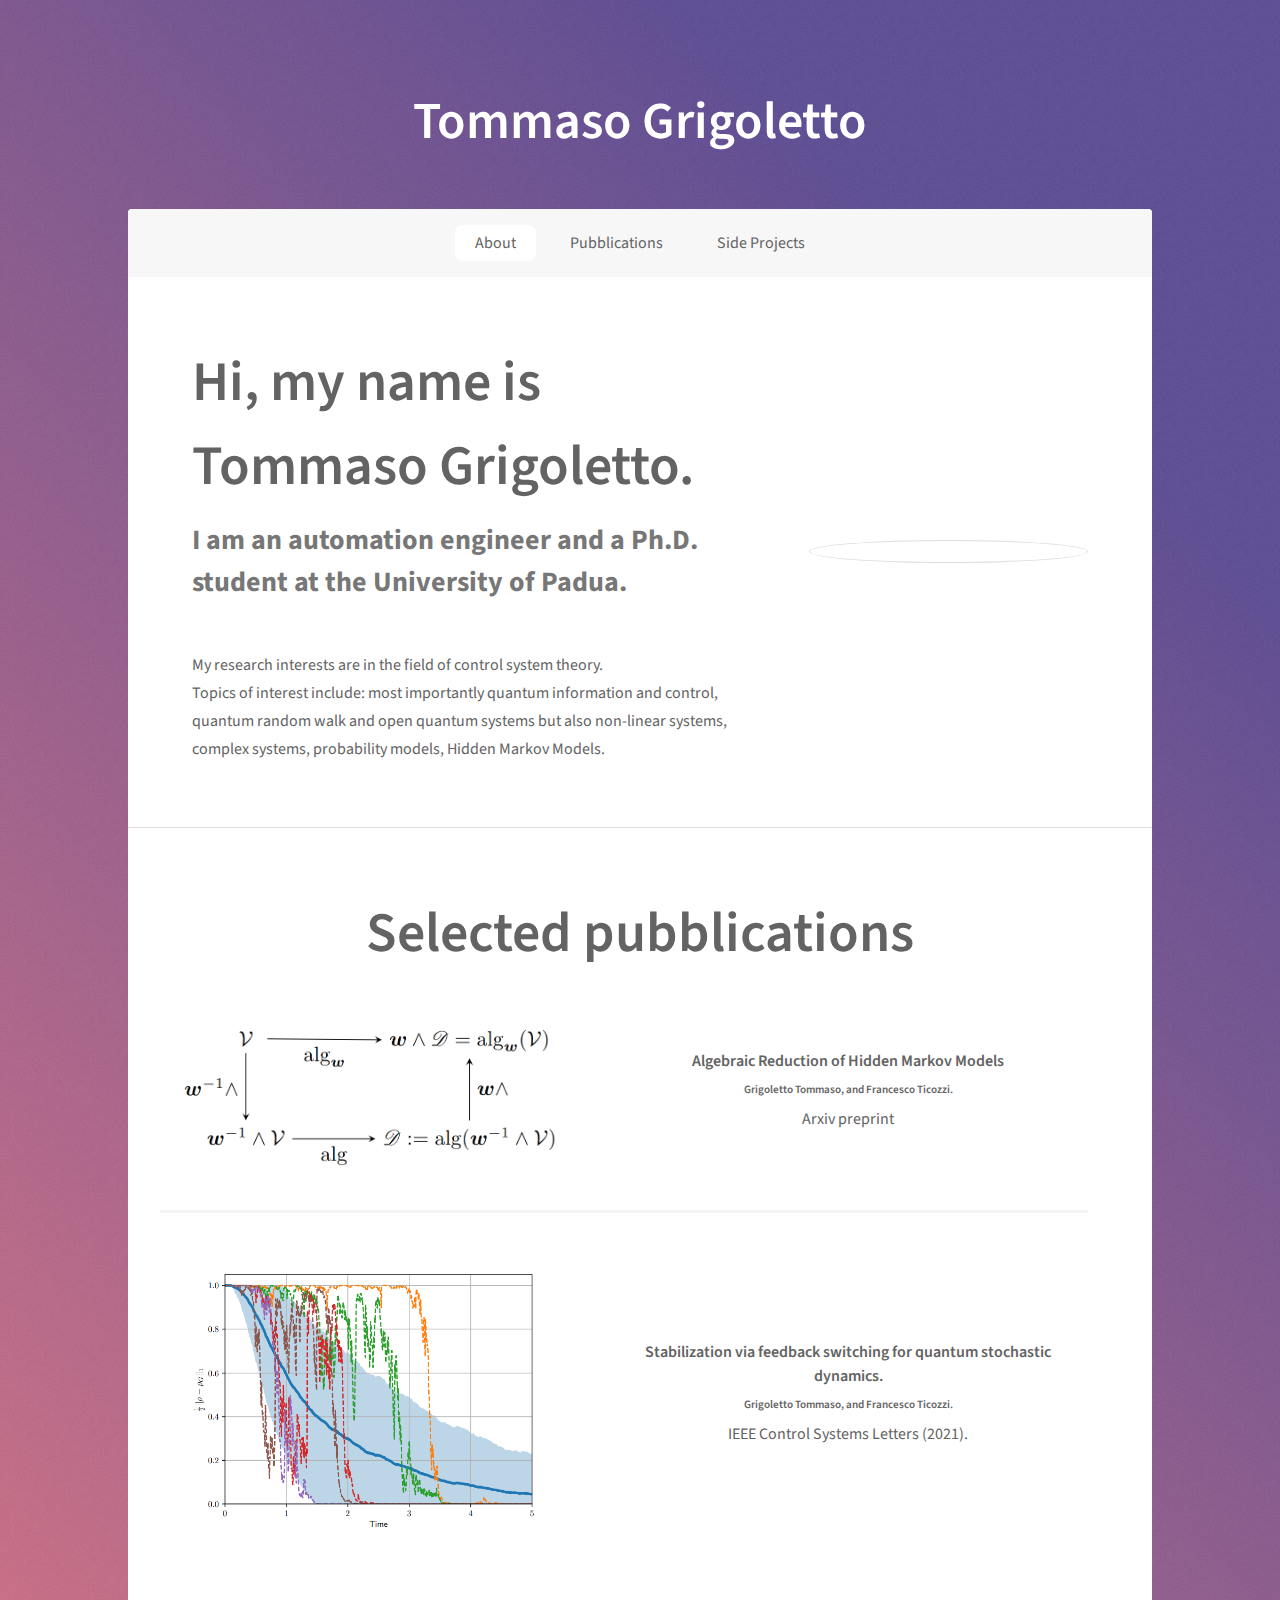
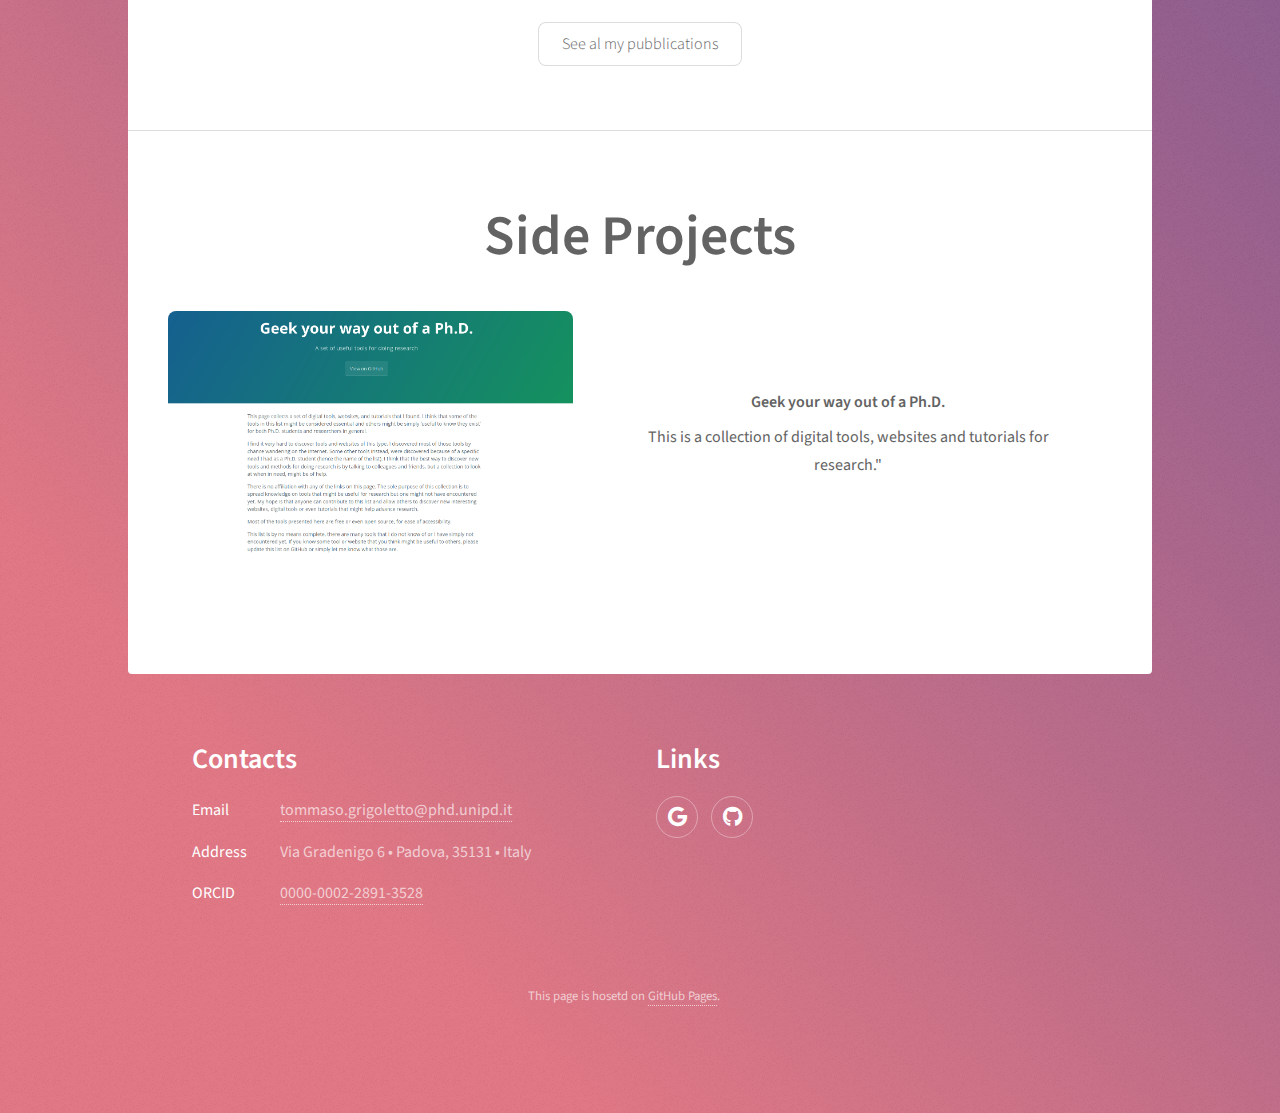
==== index.html @ 8ddb5801 "first commit" ====
<!DOCTYPE HTML>
<!--
	Stellar by HTML5 UP
	html5up.net | @ajlkn
	Free for personal and commercial use under the CCA 3.0 license (html5up.net/license)
-->
<html>
	<head>
		<title>Tommaso Grigoletto</title>
		<meta charset="utf-8" />
		<meta name="viewport" content="width=device-width, initial-scale=1, user-scalable=no" />
		<link rel="stylesheet" href="assets/css/main.css" />
		<noscript><link rel="stylesheet" href="assets/css/noscript.css" /></noscript>
	</head>
	<body class="is-preload">

		<!-- Wrapper -->
			<div id="wrapper">

				<!-- Header -->
					<header id="header" class="alt">
						<!-- <span class="logo"><img src="images/logo.svg" alt="" /></span> -->
						<h1><a href="index.html">Tommaso Grigoletto</a></h1>
						<!-- <p>Automation engineer an Ph.D. student.</p> -->
					</header>

				<!-- Nav -->
					<nav id="nav">
						<ul>
							<li><a href="#intro" class="active">About</a></li>
							<li><a href="#first">Pubblications</a></li>
							<li><a href="#second">Side Projects</a></li>
						</ul>
					</nav>

				<!-- Main -->
					<div id="main">

						<!-- Introduction -->
							<section id="intro" class="main">
								<div class="spotlight">
									<div class="content">
										<header class="major">
											<h2>Hi, my name is Tommaso Grigoletto.</h2>
										<p>I am an automation engineer and a Ph.D. student at the University of Padua.</p>
										</header>
										<p> My research interests are in the field of control system theory.<br/> 
											Topics of interest include: 
											most importantly quantum information and control, quantum random walk and open quantum systems 
											but also non-linear systems, complex systems, probability models, Hidden Markov Models.</p>
										<!-- <ul class="actions">
											<li><a href="generic.html" class="button">Learn More</a></li>
										</ul> -->
									</div>
									<span class="image"><img src="images/avatar.jpeg" alt="" /></span>
								</div>
							</section>

						<!-- First Section -->
							<section id="first" class="main special">
								<header class="major">
									<h2>Selected pubblications</h2>
								</header>
								<ul class="features">
									<article>
										<a  href="https://arxiv.org/abs/2208.05968" class="image"><img src="images/HMMmodel_reduction.png" alt="" /></a>
										<div class="inner">
											<h4>Algebraic Reduction of Hidden Markov Models</h4>
											<h5>Grigoletto Tommaso, and Francesco Ticozzi. </h5>
											<p>Arxiv preprint</p>
										</div>
									</article>
									<article>
										<a href="https://arxiv.org/abs/2012.08712" class="image"><img src="images/plot_2_thesis.png" alt="" /></a>
										<div class="inner">
											<h4> Stabilization via feedback switching for quantum stochastic dynamics.</h4> 
											<h5>Grigoletto Tommaso, and Francesco Ticozzi. </h5>
											<p>IEEE Control Systems Letters (2021).</p>
										</div>
									</article>
								</ul>
								<footer class="major">
									<ul class="actions special">
										<li><a href="pubblications.html" class="button">See al my pubblications</a></li>
									</ul>
								</footer>
							</section>

						<!-- Second Section -->
						<section id="second" class="main special">
							<header class="major">
								<h2>Side Projects</h2>
							</header>
							<ul class="features">
								<article>
									<a href="https://tommygrigo.github.io/GeekPhD/" class="image"><img src="images/geekphd.png" alt="" /></a>
									<div class="inner">
										<h4><a href="https://tommygrigo.github.io/GeekPhD/">Geek your way out of a Ph.D.</a></h4> 
										<p>This is a collection of digital tools, websites and tutorials for research."</p>
									</div>
								</article>
							</ul>
						</section>

					</div>

				<!-- Footer -->
				<footer id="footer">
					<section>
						<h2>Contacts</h2>
						<dl class="alt">
							<dt>Email</dt>
							<dd><a href="emailto:tommaso.grigoletto@phd.unipd.it">tommaso.grigoletto@phd.unipd.it</a></dd>
							<dt>Address</dt>
							<dd>Via Gradenigo 6 &bull; Padova, 35131 &bull; Italy</dd>
							<dt>ORCID</dt>
							<dd><a href="https://orcid.org/0000-0002-2891-3528">0000-0002-2891-3528</a></dd>
							
						</dl>
					</section>
					<section>
						<h2>Links</h2>
						<ul class="icons">
							<!-- <li><a href="#" class="icon brands fa-twitter alt"><span class="label">Twitter</span></a></li>
							<li><a href="#" class="icon brands fa-facebook-f alt"><span class="label">Facebook</span></a></li>
							<li><a href="#" class="icon brands fa-instagram alt"><span class="label">Instagram</span></a></li> -->
							<li><a href="https://scholar.google.com/citations?user=uL1W4vEAAAAJ&hl=it&oi=ao" class="icon brands fa-google alt"><span class="label">Google Scholar</span></a></li>
							<li><a href="https://github.com/tommygrigo" class="icon brands fa-github alt"><span class="label">GitHub</span></a></li>
							<!-- <li><a href="#" class="icon brands fa-dribbble alt"><span class="label">Dribbble</span></a></li> -->
						</ul>
					</section>
					<p class="copyright">This page is hosetd on <a href="https://pages.github.com/">GitHub Pages</a>.</p> 
				</footer>

			</div>

		<!-- Scripts -->
			<script src="assets/js/jquery.min.js"></script>
			<script src="assets/js/jquery.scrollex.min.js"></script>
			<script src="assets/js/jquery.scrolly.min.js"></script>
			<script src="assets/js/browser.min.js"></script>
			<script src="assets/js/breakpoints.min.js"></script>
			<script src="assets/js/util.js"></script>
			<script src="assets/js/main.js"></script>

	</body>
</html>
---- assets/css/main.css ----
@import url(fontawesome-all.min.css);
@import 'https://fonts.googleapis.com/css?family=Source+Sans+Pro:300,400';

/*
	Stellar by HTML5 UP
	html5up.net | @ajlkn
	Free for personal and commercial use under the CCA 3.0 license (html5up.net/license)
*/

html, body, div, span, applet, object,
iframe, h1, h2, h3, h4, h5, h6, p, blockquote,
pre, a, abbr, acronym, address, big, cite,
code, del, dfn, em, img, ins, kbd, q, s, samp,
small, strike, strong, sub, sup, tt, var, b,
u, i, center, dl, dt, dd, ol, ul, li, fieldset,
form, label, legend, table, caption, tbody,
tfoot, thead, tr, th, td, article, aside,
canvas, details, embed, figure, figcaption,
footer, header, hgroup, menu, nav, output, ruby,
section, summary, time, mark, audio, video {
	margin: 0;
	padding: 0;
	border: 0;
	font-size: 100%;
	font: inherit;
	vertical-align: baseline;}

article, aside, details, figcaption, figure,
footer, header, hgroup, menu, nav, section {
	display: block;}

body {
	line-height: 1;
}

ol, ul {
	list-style: none;
}

blockquote, q {
	quotes: none;
}

	blockquote:before, blockquote:after, q:before, q:after {
		content: '';
		content: none;
	}

table {
	border-collapse: collapse;
	border-spacing: 0;
}

body {
	-webkit-text-size-adjust: none;
}

mark {
	background-color: transparent;
	color: inherit;
}

input::-moz-focus-inner {
	border: 0;
	padding: 0;
}

input, select, textarea {
	-moz-appearance: none;
	-webkit-appearance: none;
	-ms-appearance: none;
	appearance: none;
}

/* Basic */

	@-ms-viewport {
		width: device-width;
	}

	body {
		-ms-overflow-style: scrollbar;
	}

	@media screen and (max-width: 480px) {

		html, body {
			min-width: 320px;
		}

	}

	html {
		box-sizing: border-box;
	}

	*, *:before, *:after {
		box-sizing: inherit;
	}

	body {
		background-color: #935d8c;
		background-image: url("images/overlay.png"), -moz-linear-gradient(45deg, #e37682 15%, #5f4d93 85%);
		background-image: url("images/overlay.png"), -webkit-linear-gradient(45deg, #e37682 15%, #5f4d93 85%);
		background-image: url("images/overlay.png"), -ms-linear-gradient(45deg, #e37682 15%, #5f4d93 85%);
		background-image: url("images/overlay.png"), linear-gradient(45deg, #e37682 15%, #5f4d93 85%);
	}

		body.is-preload *, body.is-preload *:before, body.is-preload *:after {
			-moz-animation: none !important;
			-webkit-animation: none !important;
			-ms-animation: none !important;
			animation: none !important;
			-moz-transition: none !important;
			-webkit-transition: none !important;
			-ms-transition: none !important;
			transition: none !important;
		}

/* Type */

	body {
		background-color: #935d8c;
		color: rgba(255, 255, 255, 0.65);
	}

	body, input, select, textarea {
		font-family: "Source Sans Pro", Helvetica, sans-serif;
		font-size: 17pt;
		font-weight: 400;
		line-height: 1.75;
	}

		@media screen and (max-width: 1680px) {

			body, input, select, textarea {
				font-size: 14pt;
			}

		}

		@media screen and (max-width: 1280px) {

			body, input, select, textarea {
				font-size: 12pt;
			}

		}

		@media screen and (max-width: 360px) {

			body, input, select, textarea {
				font-size: 11pt;
			}

		}

	a {
		-moz-transition: color 0.2s ease, border-bottom 0.2s ease;
		-webkit-transition: color 0.2s ease, border-bottom 0.2s ease;
		-ms-transition: color 0.2s ease, border-bottom 0.2s ease;
		transition: color 0.2s ease, border-bottom 0.2s ease;
		text-decoration: none;
		border-bottom: dotted 1px;
		color: inherit;
	}

		a:hover {
			border-bottom-color: transparent;
		}

	strong, b {
		font-weight: 700;
	}

	em, i {
		font-style: italic;
	}

	p {
		margin: 0 0 2em 0;
	}

		p.content {
			-moz-columns: 20em 2;
			-webkit-columns: 20em 2;
			-ms-columns: 20em 2;
			columns: 20em 2;
			-moz-column-gap: 2em;
			-webkit-column-gap: 2em;
			-ms-column-gap: 2em;
			column-gap: 2em;
			text-align: justify;
		}

	h1, h2, h3, h4, h5, h6 {
		font-weight: 600;
		line-height: 1em;
		margin: 0 0 0.56em 0;
	/*letter-spacing: -0.025em;*/
	}

		h1 a, h2 a, h3 a, h4 a, h5 a, h6 a {
			border: 0;
			color: inherit;
			text-decoration: none;
		}

		h2 {
			font-size: 1.75em;
			line-height: 1.5em;
		}
	
		h3 {
			font-size: 1em;
			line-height: 1.5em;
		}
	
		h4 {
			font-size: 1em;
			line-height: 1.5em;
		}
	
		h5 {
			font-size: 0.7em;
			line-height: 1.5em;
		}
	
		h6 {
			font-size: 0.5Sem;
			line-height: 1.5em;
		}

	@media screen and (max-width: 736px) {

		h1 {
			font-size: 2em;
		}

	}

	sub {
		font-size: 0.8em;
		position: relative;
		top: 0.5em;
	}

	sup {
		font-size: 0.8em;
		position: relative;
		top: -0.5em;
	}

	blockquote {
		border-left: solid 4px;
		font-style: italic;
		margin: 0 0 2em 0;
		padding: 0.5em 0 0.5em 2em;
	}

	code {
		border-radius: 8px;
		border: solid 1px;
		font-family: "Courier New", monospace;
		font-size: 0.9em;
		margin: 0 0.25em;
		padding: 0.25em 0.65em;
	}

	pre {
		-webkit-overflow-scrolling: touch;
		font-family: "Courier New", monospace;
		font-size: 0.9em;
		margin: 0 0 2em 0;
	}

		pre code {
			display: block;
			line-height: 1.75;
			padding: 1em 1.5em;
			overflow-x: auto;
		}

	hr {
		border: 0;
		border-bottom: solid 1px;
		margin: 2em 0;
	}

		hr.major {
			margin: 3em 0;
		}

	.align-left {
		text-align: left;
	}

	.align-center {
		text-align: center;
	}

	.align-right {
		text-align: right;
	}

	input, select, textarea {
		color: #ffffff;
	}

	a:hover {
		color: #ffffff;
	}

	strong, b {
		color: #ffffff;
	}

	h1, h2, h3, h4, h5, h6 {
		color: #ffffff;
	}

	blockquote {
		border-left-color: rgba(255, 255, 255, 0.35);
	}

	code {
		background: rgba(255, 255, 255, 0.075);
		border-color: rgba(255, 255, 255, 0.35);
	}

	hr {
		border-bottom-color: rgba(255, 255, 255, 0.35);
	}

/* Row */

	.row {
		display: flex;
		flex-wrap: wrap;
		box-sizing: border-box;
		align-items: stretch;
	}

		.row > * {
			box-sizing: border-box;
		}

		.row.gtr-uniform > * > :last-child {
			margin-bottom: 0;
		}

		.row.aln-left {
			justify-content: flex-start;
		}

		.row.aln-center {
			justify-content: center;
		}

		.row.aln-right {
			justify-content: flex-end;
		}

		.row.aln-top {
			align-items: flex-start;
		}

		.row.aln-middle {
			align-items: center;
		}

		.row.aln-bottom {
			align-items: flex-end;
		}

		.row > .imp {
			order: -1;
		}

		.row > .col-1 {
			width: 8.33333%;
		}

		.row > .off-1 {
			margin-left: 8.33333%;
		}

		.row > .col-2 {
			width: 16.66667%;
		}

		.row > .off-2 {
			margin-left: 16.66667%;
		}

		.row > .col-3 {
			width: 25%;
		}

		.row > .off-3 {
			margin-left: 25%;
		}

		.row > .col-4 {
			width: 33.33333%;
		}

		.row > .off-4 {
			margin-left: 33.33333%;
		}

		.row > .col-5 {
			width: 41.66667%;
		}

		.row > .off-5 {
			margin-left: 41.66667%;
		}

		.row > .col-6 {
			width: 50%;
		}

		.row > .off-6 {
			margin-left: 50%;
		}

		.row > .col-7 {
			width: 58.33333%;
		}

		.row > .off-7 {
			margin-left: 58.33333%;
		}

		.row > .col-8 {
			width: 66.66667%;
		}

		.row > .off-8 {
			margin-left: 66.66667%;
		}

		.row > .col-9 {
			width: 75%;
		}

		.row > .off-9 {
			margin-left: 75%;
		}

		.row > .col-10 {
			width: 83.33333%;
		}

		.row > .off-10 {
			margin-left: 83.33333%;
		}

		.row > .col-11 {
			width: 91.66667%;
		}

		.row > .off-11 {
			margin-left: 91.66667%;
		}

		.row > .col-12 {
			width: 100%;
		}

		.row > .off-12 {
			margin-left: 100%;
		}

		.row.gtr-0 {
			margin-top: 0;
			margin-left: 0em;
		}

			.row.gtr-0 > * {
				padding: 0 0 0 0em;
			}

			.row.gtr-0.gtr-uniform {
				margin-top: 0em;
			}

				.row.gtr-0.gtr-uniform > * {
					padding-top: 0em;
				}

		.row.gtr-25 {
			margin-top: 0;
			margin-left: -0.375em;
		}

			.row.gtr-25 > * {
				padding: 0 0 0 0.375em;
			}

			.row.gtr-25.gtr-uniform {
				margin-top: -0.375em;
			}

				.row.gtr-25.gtr-uniform > * {
					padding-top: 0.375em;
				}

		.row.gtr-50 {
			margin-top: 0;
			margin-left: -0.75em;
		}

			.row.gtr-50 > * {
				padding: 0 0 0 0.75em;
			}

			.row.gtr-50.gtr-uniform {
				margin-top: -0.75em;
			}

				.row.gtr-50.gtr-uniform > * {
					padding-top: 0.75em;
				}

		.row {
			margin-top: 0;
			margin-left: -1.5em;
		}

			.row > * {
				padding: 0 0 0 1.5em;
			}

			.row.gtr-uniform {
				margin-top: -1.5em;
			}

				.row.gtr-uniform > * {
					padding-top: 1.5em;
				}

		.row.gtr-150 {
			margin-top: 0;
			margin-left: -2.25em;
		}

			.row.gtr-150 > * {
				padding: 0 0 0 2.25em;
			}

			.row.gtr-150.gtr-uniform {
				margin-top: -2.25em;
			}

				.row.gtr-150.gtr-uniform > * {
					padding-top: 2.25em;
				}

		.row.gtr-200 {
			margin-top: 0;
			margin-left: -3em;
		}

			.row.gtr-200 > * {
				padding: 0 0 0 3em;
			}

			.row.gtr-200.gtr-uniform {
				margin-top: -3em;
			}

				.row.gtr-200.gtr-uniform > * {
					padding-top: 3em;
				}

		@media screen and (max-width: 1680px) {

			.row {
				display: flex;
				flex-wrap: wrap;
				box-sizing: border-box;
				align-items: stretch;
			}

				.row > * {
					box-sizing: border-box;
				}

				.row.gtr-uniform > * > :last-child {
					margin-bottom: 0;
				}

				.row.aln-left {
					justify-content: flex-start;
				}

				.row.aln-center {
					justify-content: center;
				}

				.row.aln-right {
					justify-content: flex-end;
				}

				.row.aln-top {
					align-items: flex-start;
				}

				.row.aln-middle {
					align-items: center;
				}

				.row.aln-bottom {
					align-items: flex-end;
				}

				.row > .imp-xlarge {
					order: -1;
				}

				.row > .col-1-xlarge {
					width: 8.33333%;
				}

				.row > .off-1-xlarge {
					margin-left: 8.33333%;
				}

				.row > .col-2-xlarge {
					width: 16.66667%;
				}

				.row > .off-2-xlarge {
					margin-left: 16.66667%;
				}

				.row > .col-3-xlarge {
					width: 25%;
				}

				.row > .off-3-xlarge {
					margin-left: 25%;
				}

				.row > .col-4-xlarge {
					width: 33.33333%;
				}

				.row > .off-4-xlarge {
					margin-left: 33.33333%;
				}

				.row > .col-5-xlarge {
					width: 41.66667%;
				}

				.row > .off-5-xlarge {
					margin-left: 41.66667%;
				}

				.row > .col-6-xlarge {
					width: 50%;
				}

				.row > .off-6-xlarge {
					margin-left: 50%;
				}

				.row > .col-7-xlarge {
					width: 58.33333%;
				}

				.row > .off-7-xlarge {
					margin-left: 58.33333%;
				}

				.row > .col-8-xlarge {
					width: 66.66667%;
				}

				.row > .off-8-xlarge {
					margin-left: 66.66667%;
				}

				.row > .col-9-xlarge {
					width: 75%;
				}

				.row > .off-9-xlarge {
					margin-left: 75%;
				}

				.row > .col-10-xlarge {
					width: 83.33333%;
				}

				.row > .off-10-xlarge {
					margin-left: 83.33333%;
				}

				.row > .col-11-xlarge {
					width: 91.66667%;
				}

				.row > .off-11-xlarge {
					margin-left: 91.66667%;
				}

				.row > .col-12-xlarge {
					width: 100%;
				}

				.row > .off-12-xlarge {
					margin-left: 100%;
				}

				.row.gtr-0 {
					margin-top: 0;
					margin-left: 0em;
				}

					.row.gtr-0 > * {
						padding: 0 0 0 0em;
					}

					.row.gtr-0.gtr-uniform {
						margin-top: 0em;
					}

						.row.gtr-0.gtr-uniform > * {
							padding-top: 0em;
						}

				.row.gtr-25 {
					margin-top: 0;
					margin-left: -0.375em;
				}

					.row.gtr-25 > * {
						padding: 0 0 0 0.375em;
					}

					.row.gtr-25.gtr-uniform {
						margin-top: -0.375em;
					}

						.row.gtr-25.gtr-uniform > * {
							padding-top: 0.375em;
						}

				.row.gtr-50 {
					margin-top: 0;
					margin-left: -0.75em;
				}

					.row.gtr-50 > * {
						padding: 0 0 0 0.75em;
					}

					.row.gtr-50.gtr-uniform {
						margin-top: -0.75em;
					}

						.row.gtr-50.gtr-uniform > * {
							padding-top: 0.75em;
						}

				.row {
					margin-top: 0;
					margin-left: -1.5em;
				}

					.row > * {
						padding: 0 0 0 1.5em;
					}

					.row.gtr-uniform {
						margin-top: -1.5em;
					}

						.row.gtr-uniform > * {
							padding-top: 1.5em;
						}

				.row.gtr-150 {
					margin-top: 0;
					margin-left: -2.25em;
				}

					.row.gtr-150 > * {
						padding: 0 0 0 2.25em;
					}

					.row.gtr-150.gtr-uniform {
						margin-top: -2.25em;
					}

						.row.gtr-150.gtr-uniform > * {
							padding-top: 2.25em;
						}

				.row.gtr-200 {
					margin-top: 0;
					margin-left: -3em;
				}

					.row.gtr-200 > * {
						padding: 0 0 0 3em;
					}

					.row.gtr-200.gtr-uniform {
						margin-top: -3em;
					}

						.row.gtr-200.gtr-uniform > * {
							padding-top: 3em;
						}

		}

		@media screen and (max-width: 1280px) {

			.row {
				display: flex;
				flex-wrap: wrap;
				box-sizing: border-box;
				align-items: stretch;
			}

				.row > * {
					box-sizing: border-box;
				}

				.row.gtr-uniform > * > :last-child {
					margin-bottom: 0;
				}

				.row.aln-left {
					justify-content: flex-start;
				}

				.row.aln-center {
					justify-content: center;
				}

				.row.aln-right {
					justify-content: flex-end;
				}

				.row.aln-top {
					align-items: flex-start;
				}

				.row.aln-middle {
					align-items: center;
				}

				.row.aln-bottom {
					align-items: flex-end;
				}

				.row > .imp-large {
					order: -1;
				}

				.row > .col-1-large {
					width: 8.33333%;
				}

				.row > .off-1-large {
					margin-left: 8.33333%;
				}

				.row > .col-2-large {
					width: 16.66667%;
				}

				.row > .off-2-large {
					margin-left: 16.66667%;
				}

				.row > .col-3-large {
					width: 25%;
				}

				.row > .off-3-large {
					margin-left: 25%;
				}

				.row > .col-4-large {
					width: 33.33333%;
				}

				.row > .off-4-large {
					margin-left: 33.33333%;
				}

				.row > .col-5-large {
					width: 41.66667%;
				}

				.row > .off-5-large {
					margin-left: 41.66667%;
				}

				.row > .col-6-large {
					width: 50%;
				}

				.row > .off-6-large {
					margin-left: 50%;
				}

				.row > .col-7-large {
					width: 58.33333%;
				}

				.row > .off-7-large {
					margin-left: 58.33333%;
				}

				.row > .col-8-large {
					width: 66.66667%;
				}

				.row > .off-8-large {
					margin-left: 66.66667%;
				}

				.row > .col-9-large {
					width: 75%;
				}

				.row > .off-9-large {
					margin-left: 75%;
				}

				.row > .col-10-large {
					width: 83.33333%;
				}

				.row > .off-10-large {
					margin-left: 83.33333%;
				}

				.row > .col-11-large {
					width: 91.66667%;
				}

				.row > .off-11-large {
					margin-left: 91.66667%;
				}

				.row > .col-12-large {
					width: 100%;
				}

				.row > .off-12-large {
					margin-left: 100%;
				}

				.row.gtr-0 {
					margin-top: 0;
					margin-left: 0em;
				}

					.row.gtr-0 > * {
						padding: 0 0 0 0em;
					}

					.row.gtr-0.gtr-uniform {
						margin-top: 0em;
					}

						.row.gtr-0.gtr-uniform > * {
							padding-top: 0em;
						}

				.row.gtr-25 {
					margin-top: 0;
					margin-left: -0.375em;
				}

					.row.gtr-25 > * {
						padding: 0 0 0 0.375em;
					}

					.row.gtr-25.gtr-uniform {
						margin-top: -0.375em;
					}

						.row.gtr-25.gtr-uniform > * {
							padding-top: 0.375em;
						}

				.row.gtr-50 {
					margin-top: 0;
					margin-left: -0.75em;
				}

					.row.gtr-50 > * {
						padding: 0 0 0 0.75em;
					}

					.row.gtr-50.gtr-uniform {
						margin-top: -0.75em;
					}

						.row.gtr-50.gtr-uniform > * {
							padding-top: 0.75em;
						}

				.row {
					margin-top: 0;
					margin-left: -1.5em;
				}

					.row > * {
						padding: 0 0 0 1.5em;
					}

					.row.gtr-uniform {
						margin-top: -1.5em;
					}

						.row.gtr-uniform > * {
							padding-top: 1.5em;
						}

				.row.gtr-150 {
					margin-top: 0;
					margin-left: -2.25em;
				}

					.row.gtr-150 > * {
						padding: 0 0 0 2.25em;
					}

					.row.gtr-150.gtr-uniform {
						margin-top: -2.25em;
					}

						.row.gtr-150.gtr-uniform > * {
							padding-top: 2.25em;
						}

				.row.gtr-200 {
					margin-top: 0;
					margin-left: -3em;
				}

					.row.gtr-200 > * {
						padding: 0 0 0 3em;
					}

					.row.gtr-200.gtr-uniform {
						margin-top: -3em;
					}

						.row.gtr-200.gtr-uniform > * {
							padding-top: 3em;
						}

		}

		@media screen and (max-width: 980px) {

			.row {
				display: flex;
				flex-wrap: wrap;
				box-sizing: border-box;
				align-items: stretch;
			}

				.row > * {
					box-sizing: border-box;
				}

				.row.gtr-uniform > * > :last-child {
					margin-bottom: 0;
				}

				.row.aln-left {
					justify-content: flex-start;
				}

				.row.aln-center {
					justify-content: center;
				}

				.row.aln-right {
					justify-content: flex-end;
				}

				.row.aln-top {
					align-items: flex-start;
				}

				.row.aln-middle {
					align-items: center;
				}

				.row.aln-bottom {
					align-items: flex-end;
				}

				.row > .imp-medium {
					order: -1;
				}

				.row > .col-1-medium {
					width: 8.33333%;
				}

				.row > .off-1-medium {
					margin-left: 8.33333%;
				}

				.row > .col-2-medium {
					width: 16.66667%;
				}

				.row > .off-2-medium {
					margin-left: 16.66667%;
				}

				.row > .col-3-medium {
					width: 25%;
				}

				.row > .off-3-medium {
					margin-left: 25%;
				}

				.row > .col-4-medium {
					width: 33.33333%;
				}

				.row > .off-4-medium {
					margin-left: 33.33333%;
				}

				.row > .col-5-medium {
					width: 41.66667%;
				}

				.row > .off-5-medium {
					margin-left: 41.66667%;
				}

				.row > .col-6-medium {
					width: 50%;
				}

				.row > .off-6-medium {
					margin-left: 50%;
				}

				.row > .col-7-medium {
					width: 58.33333%;
				}

				.row > .off-7-medium {
					margin-left: 58.33333%;
				}

				.row > .col-8-medium {
					width: 66.66667%;
				}

				.row > .off-8-medium {
					margin-left: 66.66667%;
				}

				.row > .col-9-medium {
					width: 75%;
				}

				.row > .off-9-medium {
					margin-left: 75%;
				}

				.row > .col-10-medium {
					width: 83.33333%;
				}

				.row > .off-10-medium {
					margin-left: 83.33333%;
				}

				.row > .col-11-medium {
					width: 91.66667%;
				}

				.row > .off-11-medium {
					margin-left: 91.66667%;
				}

				.row > .col-12-medium {
					width: 100%;
				}

				.row > .off-12-medium {
					margin-left: 100%;
				}

				.row.gtr-0 {
					margin-top: 0;
					margin-left: 0em;
				}

					.row.gtr-0 > * {
						padding: 0 0 0 0em;
					}

					.row.gtr-0.gtr-uniform {
						margin-top: 0em;
					}

						.row.gtr-0.gtr-uniform > * {
							padding-top: 0em;
						}

				.row.gtr-25 {
					margin-top: 0;
					margin-left: -0.375em;
				}

					.row.gtr-25 > * {
						padding: 0 0 0 0.375em;
					}

					.row.gtr-25.gtr-uniform {
						margin-top: -0.375em;
					}

						.row.gtr-25.gtr-uniform > * {
							padding-top: 0.375em;
						}

				.row.gtr-50 {
					margin-top: 0;
					margin-left: -0.75em;
				}

					.row.gtr-50 > * {
						padding: 0 0 0 0.75em;
					}

					.row.gtr-50.gtr-uniform {
						margin-top: -0.75em;
					}

						.row.gtr-50.gtr-uniform > * {
							padding-top: 0.75em;
						}

				.row {
					margin-top: 0;
					margin-left: -1.5em;
				}

					.row > * {
						padding: 0 0 0 1.5em;
					}

					.row.gtr-uniform {
						margin-top: -1.5em;
					}

						.row.gtr-uniform > * {
							padding-top: 1.5em;
						}

				.row.gtr-150 {
					margin-top: 0;
					margin-left: -2.25em;
				}

					.row.gtr-150 > * {
						padding: 0 0 0 2.25em;
					}

					.row.gtr-150.gtr-uniform {
						margin-top: -2.25em;
					}

						.row.gtr-150.gtr-uniform > * {
							padding-top: 2.25em;
						}

				.row.gtr-200 {
					margin-top: 0;
					margin-left: -3em;
				}

					.row.gtr-200 > * {
						padding: 0 0 0 3em;
					}

					.row.gtr-200.gtr-uniform {
						margin-top: -3em;
					}

						.row.gtr-200.gtr-uniform > * {
							padding-top: 3em;
						}

		}

		@media screen and (max-width: 736px) {

			.row {
				display: flex;
				flex-wrap: wrap;
				box-sizing: border-box;
				align-items: stretch;
			}

				.row > * {
					box-sizing: border-box;
				}

				.row.gtr-uniform > * > :last-child {
					margin-bottom: 0;
				}

				.row.aln-left {
					justify-content: flex-start;
				}

				.row.aln-center {
					justify-content: center;
				}

				.row.aln-right {
					justify-content: flex-end;
				}

				.row.aln-top {
					align-items: flex-start;
				}

				.row.aln-middle {
					align-items: center;
				}

				.row.aln-bottom {
					align-items: flex-end;
				}

				.row > .imp-small {
					order: -1;
				}

				.row > .col-1-small {
					width: 8.33333%;
				}

				.row > .off-1-small {
					margin-left: 8.33333%;
				}

				.row > .col-2-small {
					width: 16.66667%;
				}

				.row > .off-2-small {
					margin-left: 16.66667%;
				}

				.row > .col-3-small {
					width: 25%;
				}

				.row > .off-3-small {
					margin-left: 25%;
				}

				.row > .col-4-small {
					width: 33.33333%;
				}

				.row > .off-4-small {
					margin-left: 33.33333%;
				}

				.row > .col-5-small {
					width: 41.66667%;
				}

				.row > .off-5-small {
					margin-left: 41.66667%;
				}

				.row > .col-6-small {
					width: 50%;
				}

				.row > .off-6-small {
					margin-left: 50%;
				}

				.row > .col-7-small {
					width: 58.33333%;
				}

				.row > .off-7-small {
					margin-left: 58.33333%;
				}

				.row > .col-8-small {
					width: 66.66667%;
				}

				.row > .off-8-small {
					margin-left: 66.66667%;
				}

				.row > .col-9-small {
					width: 75%;
				}

				.row > .off-9-small {
					margin-left: 75%;
				}

				.row > .col-10-small {
					width: 83.33333%;
				}

				.row > .off-10-small {
					margin-left: 83.33333%;
				}

				.row > .col-11-small {
					width: 91.66667%;
				}

				.row > .off-11-small {
					margin-left: 91.66667%;
				}

				.row > .col-12-small {
					width: 100%;
				}

				.row > .off-12-small {
					margin-left: 100%;
				}

				.row.gtr-0 {
					margin-top: 0;
					margin-left: 0em;
				}

					.row.gtr-0 > * {
						padding: 0 0 0 0em;
					}

					.row.gtr-0.gtr-uniform {
						margin-top: 0em;
					}

						.row.gtr-0.gtr-uniform > * {
							padding-top: 0em;
						}

				.row.gtr-25 {
					margin-top: 0;
					margin-left: -0.25em;
				}

					.row.gtr-25 > * {
						padding: 0 0 0 0.25em;
					}

					.row.gtr-25.gtr-uniform {
						margin-top: -0.25em;
					}

						.row.gtr-25.gtr-uniform > * {
							padding-top: 0.25em;
						}

				.row.gtr-50 {
					margin-top: 0;
					margin-left: -0.5em;
				}

					.row.gtr-50 > * {
						padding: 0 0 0 0.5em;
					}

					.row.gtr-50.gtr-uniform {
						margin-top: -0.5em;
					}

						.row.gtr-50.gtr-uniform > * {
							padding-top: 0.5em;
						}

				.row {
					margin-top: 0;
					margin-left: -1em;
				}

					.row > * {
						padding: 0 0 0 1em;
					}

					.row.gtr-uniform {
						margin-top: -1em;
					}

						.row.gtr-uniform > * {
							padding-top: 1em;
						}

				.row.gtr-150 {
					margin-top: 0;
					margin-left: -1.5em;
				}

					.row.gtr-150 > * {
						padding: 0 0 0 1.5em;
					}

					.row.gtr-150.gtr-uniform {
						margin-top: -1.5em;
					}

						.row.gtr-150.gtr-uniform > * {
							padding-top: 1.5em;
						}

				.row.gtr-200 {
					margin-top: 0;
					margin-left: -2em;
				}

					.row.gtr-200 > * {
						padding: 0 0 0 2em;
					}

					.row.gtr-200.gtr-uniform {
						margin-top: -2em;
					}

						.row.gtr-200.gtr-uniform > * {
							padding-top: 2em;
						}

		}

		@media screen and (max-width: 480px) {

			.row {
				display: flex;
				flex-wrap: wrap;
				box-sizing: border-box;
				align-items: stretch;
			}

				.row > * {
					box-sizing: border-box;
				}

				.row.gtr-uniform > * > :last-child {
					margin-bottom: 0;
				}

				.row.aln-left {
					justify-content: flex-start;
				}

				.row.aln-center {
					justify-content: center;
				}

				.row.aln-right {
					justify-content: flex-end;
				}

				.row.aln-top {
					align-items: flex-start;
				}

				.row.aln-middle {
					align-items: center;
				}

				.row.aln-bottom {
					align-items: flex-end;
				}

				.row > .imp-xsmall {
					order: -1;
				}

				.row > .col-1-xsmall {
					width: 8.33333%;
				}

				.row > .off-1-xsmall {
					margin-left: 8.33333%;
				}

				.row > .col-2-xsmall {
					width: 16.66667%;
				}

				.row > .off-2-xsmall {
					margin-left: 16.66667%;
				}

				.row > .col-3-xsmall {
					width: 25%;
				}

				.row > .off-3-xsmall {
					margin-left: 25%;
				}

				.row > .col-4-xsmall {
					width: 33.33333%;
				}

				.row > .off-4-xsmall {
					margin-left: 33.33333%;
				}

				.row > .col-5-xsmall {
					width: 41.66667%;
				}

				.row > .off-5-xsmall {
					margin-left: 41.66667%;
				}

				.row > .col-6-xsmall {
					width: 50%;
				}

				.row > .off-6-xsmall {
					margin-left: 50%;
				}

				.row > .col-7-xsmall {
					width: 58.33333%;
				}

				.row > .off-7-xsmall {
					margin-left: 58.33333%;
				}

				.row > .col-8-xsmall {
					width: 66.66667%;
				}

				.row > .off-8-xsmall {
					margin-left: 66.66667%;
				}

				.row > .col-9-xsmall {
					width: 75%;
				}

				.row > .off-9-xsmall {
					margin-left: 75%;
				}

				.row > .col-10-xsmall {
					width: 83.33333%;
				}

				.row > .off-10-xsmall {
					margin-left: 83.33333%;
				}

				.row > .col-11-xsmall {
					width: 91.66667%;
				}

				.row > .off-11-xsmall {
					margin-left: 91.66667%;
				}

				.row > .col-12-xsmall {
					width: 100%;
				}

				.row > .off-12-xsmall {
					margin-left: 100%;
				}

				.row.gtr-0 {
					margin-top: 0;
					margin-left: 0em;
				}

					.row.gtr-0 > * {
						padding: 0 0 0 0em;
					}

					.row.gtr-0.gtr-uniform {
						margin-top: 0em;
					}

						.row.gtr-0.gtr-uniform > * {
							padding-top: 0em;
						}

				.row.gtr-25 {
					margin-top: 0;
					margin-left: -0.3125em;
				}

					.row.gtr-25 > * {
						padding: 0 0 0 0.3125em;
					}

					.row.gtr-25.gtr-uniform {
						margin-top: -0.3125em;
					}

						.row.gtr-25.gtr-uniform > * {
							padding-top: 0.3125em;
						}

				.row.gtr-50 {
					margin-top: 0;
					margin-left: -0.625em;
				}

					.row.gtr-50 > * {
						padding: 0 0 0 0.625em;
					}

					.row.gtr-50.gtr-uniform {
						margin-top: -0.625em;
					}

						.row.gtr-50.gtr-uniform > * {
							padding-top: 0.625em;
						}

				.row {
					margin-top: 0;
					margin-left: -1.25em;
				}

					.row > * {
						padding: 0 0 0 1.25em;
					}

					.row.gtr-uniform {
						margin-top: -1.25em;
					}

						.row.gtr-uniform > * {
							padding-top: 1.25em;
						}

				.row.gtr-150 {
					margin-top: 0;
					margin-left: -1.875em;
				}

					.row.gtr-150 > * {
						padding: 0 0 0 1.875em;
					}

					.row.gtr-150.gtr-uniform {
						margin-top: -1.875em;
					}

						.row.gtr-150.gtr-uniform > * {
							padding-top: 1.875em;
						}

				.row.gtr-200 {
					margin-top: 0;
					margin-left: -2.5em;
				}

					.row.gtr-200 > * {
						padding: 0 0 0 2.5em;
					}

					.row.gtr-200.gtr-uniform {
						margin-top: -2.5em;
					}

						.row.gtr-200.gtr-uniform > * {
							padding-top: 2.5em;
						}

		}

/* Box */

	.box {
		border-radius: 8px;
		border: solid;
		margin-bottom: 2em;
		padding: 1.5em;
	}

		.box > :last-child,
		.box > :last-child > :last-child,
		.box > :last-child > :last-child > :last-child {
			margin-bottom: 0;
		}

		.box.alt {
			border: 0;
			border-radius: 0;
			padding: 0;
		}

	.box {
		border-color: rgba(255, 255, 255, 0.35);
	}

/* Button */

	input[type="submit"],
	input[type="reset"],
	input[type="button"],
	button,
	.button {
		-moz-appearance: none;
		-webkit-appearance: none;
		-ms-appearance: none;
		appearance: none;
		-moz-transition: background-color 0.2s ease-in-out, color 0.2s ease-in-out;
		-webkit-transition: background-color 0.2s ease-in-out, color 0.2s ease-in-out;
		-ms-transition: background-color 0.2s ease-in-out, color 0.2s ease-in-out;
		transition: background-color 0.2s ease-in-out, color 0.2s ease-in-out;
		border-radius: 8px;
		border: 0;
		cursor: pointer;
		display: inline-block;
		font-weight: 300;
		height: 2.75em;
		line-height: 2.75em;
		min-width: 9.25em;
		padding: 0 1.5em;
		text-align: center;
		text-decoration: none;
		white-space: nowrap;
	}

		input[type="submit"].icon,
		input[type="reset"].icon,
		input[type="button"].icon,
		button.icon,
		.button.icon {
			padding-left: 1.35em;
		}

			input[type="submit"].icon:before,
			input[type="reset"].icon:before,
			input[type="button"].icon:before,
			button.icon:before,
			.button.icon:before {
				margin-right: 0.5em;
			}

		input[type="submit"].fit,
		input[type="reset"].fit,
		input[type="button"].fit,
		button.fit,
		.button.fit {
			width: 100%;
		}

		input[type="submit"].small,
		input[type="reset"].small,
		input[type="button"].small,
		button.small,
		.button.small {
			font-size: 0.8em;
		}

		input[type="submit"].large,
		input[type="reset"].large,
		input[type="button"].large,
		button.large,
		.button.large {
			font-size: 1.35em;
		}

		input[type="submit"].disabled, input[type="submit"]:disabled,
		input[type="reset"].disabled,
		input[type="reset"]:disabled,
		input[type="button"].disabled,
		input[type="button"]:disabled,
		button.disabled,
		button:disabled,
		.button.disabled,
		.button:disabled {
			pointer-events: none;
			opacity: 0.25;
		}

		@media screen and (max-width: 736px) {

			input[type="submit"],
			input[type="reset"],
			input[type="button"],
			button,
			.button {
				min-width: 0;
			}

		}

	input[type="submit"],
	input[type="reset"],
	input[type="button"],
	button,
	.button {
		background-color: transparent;
		box-shadow: inset 0 0 0 1px rgba(255, 255, 255, 0.35);
		color: #ffffff !important;
	}

		input[type="submit"]:hover,
		input[type="reset"]:hover,
		input[type="button"]:hover,
		button:hover,
		.button:hover {
			background-color: rgba(255, 255, 255, 0.075);
		}

		input[type="submit"]:active,
		input[type="reset"]:active,
		input[type="button"]:active,
		button:active,
		.button:active {
			background-color: rgba(255, 255, 255, 0.2);
		}

		input[type="submit"].icon:before,
		input[type="reset"].icon:before,
		input[type="button"].icon:before,
		button.icon:before,
		.button.icon:before {
			color: rgba(255, 255, 255, 0.5);
		}

		input[type="submit"].primary,
		input[type="reset"].primary,
		input[type="button"].primary,
		button.primary,
		.button.primary {
			background-color: #8cc9f0;
			color: #ffffff !important;
			box-shadow: none;
		}

			input[type="submit"].primary:hover,
			input[type="reset"].primary:hover,
			input[type="button"].primary:hover,
			button.primary:hover,
			.button.primary:hover {
				background-color: #9acff2;
			}

			input[type="submit"].primary:active,
			input[type="reset"].primary:active,
			input[type="button"].primary:active,
			button.primary:active,
			.button.primary:active {
				background-color: #7ec3ee;
			}

			input[type="submit"].primary.icon:before,
			input[type="reset"].primary.icon:before,
			input[type="button"].primary.icon:before,
			button.primary.icon:before,
			.button.primary.icon:before {
				color: #ffffff !important;
			}

/* Form */

	form {
		margin: 0 0 2em 0;
	}

	label {
		display: block;
		font-size: 0.9em;
		font-weight: 400;
		margin: 0 0 1em 0;
	}

	input[type="text"],
	input[type="password"],
	input[type="email"],
	select,
	textarea {
		-moz-appearance: none;
		-webkit-appearance: none;
		-ms-appearance: none;
		appearance: none;
		border-radius: 8px;
		border: solid 1px;
		color: inherit;
		display: block;
		outline: 0;
		padding: 0 1em;
		text-decoration: none;
		width: 100%;
	}

		input[type="text"]:invalid,
		input[type="password"]:invalid,
		input[type="email"]:invalid,
		select:invalid,
		textarea:invalid {
			box-shadow: none;
		}

	select {
		background-size: 1.25rem;
		background-repeat: no-repeat;
		background-position: calc(100% - 1rem) center;
		height: 2.75em;
		padding-right: 2.75em;
		text-overflow: ellipsis;
	}

		select:focus::-ms-value {
			background-color: transparent;
		}

		select::-ms-expand {
			display: none;
		}

	input[type="text"],
	input[type="password"],
	input[type="email"],
	select {
		height: 2.75em;
	}

	textarea {
		padding: 0.75em 1em;
	}

	input[type="checkbox"],
	input[type="radio"] {
		-moz-appearance: none;
		-webkit-appearance: none;
		-ms-appearance: none;
		appearance: none;
		display: block;
		float: left;
		margin-right: -2em;
		opacity: 0;
		width: 1em;
		z-index: -1;
	}

		input[type="checkbox"] + label,
		input[type="radio"] + label {
			text-decoration: none;
			cursor: pointer;
			display: inline-block;
			font-size: 1em;
			font-weight: 300;
			padding-left: 2.4em;
			padding-right: 0.75em;
			position: relative;
		}

			input[type="checkbox"] + label:before,
			input[type="radio"] + label:before {
				-moz-osx-font-smoothing: grayscale;
				-webkit-font-smoothing: antialiased;
				display: inline-block;
				font-style: normal;
				font-variant: normal;
				text-rendering: auto;
				line-height: 1;
				text-transform: none !important;
				font-family: 'Font Awesome 5 Free';
				font-weight: 900;
			}

			input[type="checkbox"] + label:before,
			input[type="radio"] + label:before {
				border-radius: 8px;
				border: solid 1px;
				content: '';
				display: inline-block;
				font-size: 0.8em;
				height: 2.0625em;
				left: 0;
				line-height: 2.0625em;
				position: absolute;
				text-align: center;
				top: 0;
				width: 2.0625em;
			}

		input[type="checkbox"]:checked + label:before,
		input[type="radio"]:checked + label:before {
			content: '\f00c';
		}

	input[type="checkbox"] + label:before {
		border-radius: 8px;
	}

	input[type="radio"] + label:before {
		border-radius: 100%;
	}

	::-webkit-input-placeholder {
		opacity: 1.0;
	}

	:-moz-placeholder {
		opacity: 1.0;
	}

	::-moz-placeholder {
		opacity: 1.0;
	}

	:-ms-input-placeholder {
		opacity: 1.0;
	}

	label {
		color: #ffffff;
	}

	input[type="text"],
	input[type="password"],
	input[type="email"],
	select,
	textarea {
		background-color: rgba(255, 255, 255, 0.075);
		border-color: rgba(255, 255, 255, 0.35);
	}

		input[type="text"]:focus,
		input[type="password"]:focus,
		input[type="email"]:focus,
		select:focus,
		textarea:focus {
			border-color: #8cc9f0;
			box-shadow: 0 0 0 1px #8cc9f0;
		}

	select {
		background-image: url("data:image/svg+xml;charset=utf8,%3Csvg xmlns='http://www.w3.org/2000/svg' width='40' height='40' preserveAspectRatio='none' viewBox='0 0 40 40'%3E%3Cpath d='M9.4,12.3l10.4,10.4l10.4-10.4c0.2-0.2,0.5-0.4,0.9-0.4c0.3,0,0.6,0.1,0.9,0.4l3.3,3.3c0.2,0.2,0.4,0.5,0.4,0.9 c0,0.4-0.1,0.6-0.4,0.9L20.7,31.9c-0.2,0.2-0.5,0.4-0.9,0.4c-0.3,0-0.6-0.1-0.9-0.4L4.3,17.3c-0.2-0.2-0.4-0.5-0.4-0.9 c0-0.4,0.1-0.6,0.4-0.9l3.3-3.3c0.2-0.2,0.5-0.4,0.9-0.4S9.1,12.1,9.4,12.3z' fill='rgba(255, 255, 255, 0.35)' /%3E%3C/svg%3E");
	}

		select option {
			color: #ffffff;
			background: #935d8c;
		}

	input[type="checkbox"] + label,
	input[type="radio"] + label {
		color: rgba(255, 255, 255, 0.65);
	}

		input[type="checkbox"] + label:before,
		input[type="radio"] + label:before {
			background: rgba(255, 255, 255, 0.075);
			border-color: rgba(255, 255, 255, 0.35);
		}

	input[type="checkbox"]:checked + label:before,
	input[type="radio"]:checked + label:before {
		background-color: #ffffff;
		border-color: #ffffff;
		color: #935d8c;
	}

	input[type="checkbox"]:focus + label:before,
	input[type="radio"]:focus + label:before {
		border-color: #8cc9f0;
		box-shadow: 0 0 0 1px #8cc9f0;
	}

	::-webkit-input-placeholder {
		color: rgba(255, 255, 255, 0.5) !important;
	}

	:-moz-placeholder {
		color: rgba(255, 255, 255, 0.5) !important;
	}

	::-moz-placeholder {
		color: rgba(255, 255, 255, 0.5) !important;
	}

	:-ms-input-placeholder {
		color: rgba(255, 255, 255, 0.5) !important;
	}

	.formerize-placeholder {
		color: rgba(255, 255, 255, 0.5) !important;
	}

/* Icon */

	.icon {
		text-decoration: none;
		-moz-transition: background-color 0.2s ease-in-out, color 0.2s ease-in-out;
		-webkit-transition: background-color 0.2s ease-in-out, color 0.2s ease-in-out;
		-ms-transition: background-color 0.2s ease-in-out, color 0.2s ease-in-out;
		transition: background-color 0.2s ease-in-out, color 0.2s ease-in-out;
		border-bottom: none;
		position: relative;
	}

		.icon:before {
			-moz-osx-font-smoothing: grayscale;
			-webkit-font-smoothing: antialiased;
			display: inline-block;
			font-style: normal;
			font-variant: normal;
			text-rendering: auto;
			line-height: 1;
			text-transform: none !important;
			font-family: 'Font Awesome 5 Free';
			font-weight: 400;
		}

		.icon > .label {
			display: none;
		}

		.icon:before {
			line-height: solid;
		}

		.icon.solid:before {
			font-family: 'Font Awesome 5 Brands';
			/* font-weight: 900; */
		}

		.icon.brands:before {
			font-family: 'Font Awesome 5 Brands';
		}

		.icon.major {
			border: solid 1px;
			display: inline-block;
			border-radius: 100%;
			padding: 0.65em;
			margin: 0 0 2em 0;
			cursor: default;
		}

			.icon.major:before {
				display: inline-block;
				font-size: 6.25rem;
				width: 2.25em;
				height: 2.25em;
				line-height: 2.2em;
				border-radius: 100%;
				border: solid 1px;
				text-align: center;
			}

		.icon.alt {
			display: inline-block;
			border: solid 1px;
			border-radius: 100%;
		}

			.icon.alt:before {
				display: block;
				font-size: 1.25em;
				width: 2em;
				height: 2em;
				text-align: center;
				line-height: 2em;
			}

		.icon.style1 {
			color: #efa8b0;
		}

		.icon.style2 {
			color: #c79cc8;
		}

		.icon.style3 {
			color: #a89cc8;
		}

		.icon.style4 {
			color: #9bb2e1;
		}

		.icon.style5 {
			color: #8cc9f0;
		}

		@media screen and (max-width: 1680px) {

			.icon.major:before {
				font-size: 5.5rem;
			}

		}

		@media screen and (max-width: 1280px) {

			.icon.major:before {
				font-size: 4.75rem;
			}

		}

		@media screen and (max-width: 736px) {

			.icon.major {
				margin: 0 0 1.5em 0;
				padding: 0.35em;
			}

				.icon.major:before {
					font-size: 3.5rem;
				}

		}

	.icon.major {
		border-color: rgba(255, 255, 255, 0.35);
	}

		.icon.major:before {
			border-color: rgba(255, 255, 255, 0.35);
		}

	.icon.alt {
		border-color: rgba(255, 255, 255, 0.35);
		color: #ffffff;
	}

		.icon.alt:hover {
			background-color: rgba(255, 255, 255, 0.075);
		}

		.icon.alt:active {
			background-color: rgba(255, 255, 255, 0.2);
		}

/* Image */

	.image {
		border-radius: 8px;
		border: 0;
		display: inline-block;
		position: relative;
	}

	.image[data-position] img {
		-moz-object-fit: cover;
		-webkit-object-fit: cover;
		-ms-object-fit: cover;
		object-fit: cover;
		display: block;
		position: absolute;
		top: 0;
		left: 0;
		width: 100%;
		height: 100%;
	}

	.image[data-position="top left"] img {
		-moz-object-position: top left;
		-webkit-object-position: top left;
		-ms-object-position: top left;
		object-position: top left;
	}

	.image[data-position="top"] img {
		-moz-object-position: top;
		-webkit-object-position: top;
		-ms-object-position: top;
		object-position: top;
	}

	.image[data-position="top right"] img {
		-moz-object-position: top right;
		-webkit-object-position: top right;
		-ms-object-position: top right;
		object-position: top right;
	}

	.image[data-position="right"] img {
		-moz-object-position: right;
		-webkit-object-position: right;
		-ms-object-position: right;
		object-position: right;
	}

	.image[data-position="bottom right"] img {
		-moz-object-position: bottom right;
		-webkit-object-position: bottom right;
		-ms-object-position: bottom right;
		object-position: bottom right;
	}

	.image[data-position="bottom"] img {
		-moz-object-position: bottom;
		-webkit-object-position: bottom;
		-ms-object-position: bottom;
		object-position: bottom;
	}

	.image[data-position="bottom left"] img {
		-moz-object-position: bottom left;
		-webkit-object-position: bottom left;
		-ms-object-position: bottom left;
		object-position: bottom left;
	}

	.image[data-position="left"] img {
		-moz-object-position: left;
		-webkit-object-position: left;
		-ms-object-position: left;
		object-position: left;
	}

	.image[data-position="center"] img {
		-moz-object-position: center;
		-webkit-object-position: center;
		-ms-object-position: center;
		object-position: center;
	}

	.image[data-position="25% 25%"] img {
		-moz-object-position: 25% 25%;
		-webkit-object-position: 25% 25%;
		-ms-object-position: 25% 25%;
		object-position: 25% 25%;
	}

	.image[data-position="75% 25%"] img {
		-moz-object-position: 75% 25%;
		-webkit-object-position: 75% 25%;
		-ms-object-position: 75% 25%;
		object-position: 75% 25%;
	}

	.image[data-position="75% 75%"] img {
		-moz-object-position: 75% 75%;
		-webkit-object-position: 75% 75%;
		-ms-object-position: 75% 75%;
		object-position: 75% 75%;
	}

	.image[data-position="25% 75%"] img {
		-moz-object-position: 25% 75%;
		-webkit-object-position: 25% 75%;
		-ms-object-position: 25% 75%;
		object-position: 25% 75%;
	}

		.image img {
			border-radius: 8px;
			display: block;
		}

		.image.left, .image.right {
			max-width: 40%;
		}

			.image.left img, .image.right img {
				width: 100%;
			}

		.image.left {
			float: left;
			margin: 0 1.5em 1em 0;
			top: 0.25em;
		}

		.image.right {
			float: right;
			margin: 0 0 1em 1.5em;
			top: 0.25em;
		}

		.image.fit {
			display: block;
			margin: 0 0 2em 0;
			width: 100%;
		}

			.image.fit img {
				width: 100%;
			}

		.image.main {
			display: block;
			margin: 0 0 3em 0;
			width: 100%;
		}

			.image.main img {
				width: 100%;
			}

/* List */

	ol {
		list-style: decimal;
		margin: 0 0 2em 0;
		padding-left: 1.25em;
	}

		ol li {
			padding-left: 0.25em;
		}

	ul {
		list-style: disc;
		margin: 0 0 2em 0;
		padding-left: 1em;
	}

		ul li {
			padding-left: 0.5em;
		}

		ul.alt {
			list-style: none;
			padding-left: 0;
		}

			ul.alt li {
				border-top: solid 1px;
				padding: 0.5em 0;
			}

				ul.alt li:first-child {
					border-top: 0;
					padding-top: 0;
				}

	dl {
		margin: 0 0 2em 0;
	}

		dl dt {
			display: block;
			font-weight: 400;
			margin: 0 0 1em 0;
		}

		dl dd {
			margin-left: 2em;
		}

		dl.alt dt {
			display: block;
			width: 3em;
			margin: 0;
			clear: left;
			float: left;
		}

		dl.alt dd {
			margin: 0 0 0.85em 5.5em;
		}

		dl.alt:after {
			content: '';
			display: block;
			clear: both;
		}

	ul.alt li {
		border-top-color: rgba(255, 255, 255, 0.35);
	}

	dl dt {
		color: #ffffff;
	}

/* Actions */

	ul.actions {
		display: -moz-flex;
		display: -webkit-flex;
		display: -ms-flex;
		display: flex;
		cursor: default;
		list-style: none;
		margin-left: -1em;
		padding-left: 0;
	}

		ul.actions li {
			padding: 0 0 0 1em;
			vertical-align: middle;
		}

		ul.actions.special {
			-moz-justify-content: center;
			-webkit-justify-content: center;
			-ms-justify-content: center;
			justify-content: center;
			width: 100%;
			margin-left: 0;
		}

			ul.actions.special li:first-child {
				padding-left: 0;
			}

		ul.actions.stacked {
			-moz-flex-direction: column;
			-webkit-flex-direction: column;
			-ms-flex-direction: column;
			flex-direction: column;
			margin-left: 0;
		}

			ul.actions.stacked li {
				padding: 1.3em 0 0 0;
			}

				ul.actions.stacked li:first-child {
					padding-top: 0;
				}

		ul.actions.fit {
			width: calc(100% + 1em);
		}

			ul.actions.fit li {
				-moz-flex-grow: 1;
				-webkit-flex-grow: 1;
				-ms-flex-grow: 1;
				flex-grow: 1;
				-moz-flex-shrink: 1;
				-webkit-flex-shrink: 1;
				-ms-flex-shrink: 1;
				flex-shrink: 1;
				width: 100%;
			}

				ul.actions.fit li > * {
					width: 100%;
				}

			ul.actions.fit.stacked {
				width: 100%;
			}

		@media screen and (max-width: 480px) {

			ul.actions:not(.fixed) {
				-moz-flex-direction: column;
				-webkit-flex-direction: column;
				-ms-flex-direction: column;
				flex-direction: column;
				margin-left: 0;
				width: 100% !important;
			}

				ul.actions:not(.fixed) li {
					-moz-flex-grow: 1;
					-webkit-flex-grow: 1;
					-ms-flex-grow: 1;
					flex-grow: 1;
					-moz-flex-shrink: 1;
					-webkit-flex-shrink: 1;
					-ms-flex-shrink: 1;
					flex-shrink: 1;
					padding: 1em 0 0 0;
					text-align: center;
					width: 100%;
				}

					ul.actions:not(.fixed) li > * {
						width: 100%;
					}

					ul.actions:not(.fixed) li:first-child {
						padding-top: 0;
					}

					ul.actions:not(.fixed) li input[type="submit"],
					ul.actions:not(.fixed) li input[type="reset"],
					ul.actions:not(.fixed) li input[type="button"],
					ul.actions:not(.fixed) li button,
					ul.actions:not(.fixed) li .button {
						width: 100%;
					}

						ul.actions:not(.fixed) li input[type="submit"].icon:before,
						ul.actions:not(.fixed) li input[type="reset"].icon:before,
						ul.actions:not(.fixed) li input[type="button"].icon:before,
						ul.actions:not(.fixed) li button.icon:before,
						ul.actions:not(.fixed) li .button.icon:before {
							margin-left: -0.5rem;
						}

		}

/* Icons */

	ul.icons {
		cursor: default;
		list-style: none;
		padding-left: 0;
	}

		ul.icons li {
			display: inline-block;
			padding: 0 0.65em 0 0;
		}

			ul.icons li:last-child {
				padding-right: 0 !important;
			}

/* Section/Article */

section.special, article.special {
	text-align: center;
}

header p {
	color: #aaa;
	position: relative;
	margin: 0 0 1.6875em 0;
}

header h2 + p {
	font-size: 1.25em;
	margin-top: -0.5em;
	line-height: 1.5em;
}

header h3 + p {
	font-size: 1.1em;
	margin-top: -0.35em;
	line-height: 1.5em;
}

header h4 + p,
header h5 + p,
header h6 + p {
	font-size: 0.9em;
	margin-top: -0.25em;
	line-height: 1.5em;
}

header.major h2 {
	color: #4acaa8;
	font-size: 3.5em;
}

	header.major h2 + p {
		color: #777;
		font-size: 1.75em;
		font-weight: 700;
		margin-top: -0.75em;
	}	


	/* Table */

	.table-wrapper {
		-webkit-overflow-scrolling: touch;
		overflow-x: auto;
	}

	table {
		margin: 0 0 2em 0;
		width: 100%;
	}

		table tbody tr {
			border: solid 1px;
			border-left: 0;
			border-right: 0;
		}

		table td {
			padding: 0.75em 0.75em;
		}

		table th {
			font-size: 0.9em;
			font-weight: 400;
			padding: 0 0.75em 0.75em 0.75em;
			text-align: left;
		}

		table thead {
			border-bottom: solid 2px;
		}

		table tfoot {
			border-top: solid 2px;
		}

		table.alt {
			border-collapse: separate;
		}

			table.alt tbody tr td {
				border: solid 1px;
				border-left-width: 0;
				border-top-width: 0;
			}

				table.alt tbody tr td:first-child {
					border-left-width: 1px;
				}

			table.alt tbody tr:first-child td {
				border-top-width: 1px;
			}

			table.alt thead {
				border-bottom: 0;
			}

			table.alt tfoot {
				border-top: 0;
			}

	table tbody tr {
		border-color: rgba(255, 255, 255, 0.35);
	}

		table tbody tr:nth-child(2n + 1) {
			background-color: rgba(255, 255, 255, 0.075);
		}

	table th {
		color: #ffffff;
	}

	table thead {
		border-bottom-color: rgba(255, 255, 255, 0.35);
	}

	table tfoot {
		border-top-color: rgba(255, 255, 255, 0.35);
	}

	table.alt tbody tr td {
		border-color: rgba(255, 255, 255, 0.35);
	}

/* Features */

	.features {
		display: -moz-flex;
		display: -webkit-flex;
		display: -ms-flex;
		display: flex;
		-moz-flex-wrap: wrap;
		-webkit-flex-wrap: wrap;
		-ms-flex-wrap: wrap;
		flex-wrap: wrap;
		-moz-justify-content: center;
		-webkit-justify-content: center;
		-ms-justify-content: center;
		justify-content: center;
		width: calc(100% + 2em);
		margin: 0 0 3em -2em;
		padding: 0;
		list-style: none;
	}


	.features article {
		border-top: solid 3px #f4f4f4;
		margin-bottom: 2.25em;
		padding-top: 2.25em;
	}

		.features article:first-child {
			border-top: 0;
			padding-top: 0;
		}

		.features article .image {
			display: inline-block;
			padding-right: 2.5em;
			vertical-align: middle;
			width: 48%;
		}

			.features article .image img {
				display: block;
				width: 100%;
			}

		.features article .inner {
			display: inline-block;
			vertical-align: middle;
			width: 50%;
		}

			.features article .inner > :last-child {
				margin-bottom: 0;
			}
	
		.features li {
			width: calc(33.33333% - 2em);
			margin-left: 2em;
			margin-top: 3em;
			padding: 0;
		}

			.features li:nth-child(1), .features li:nth-child(2), .features li:nth-child(3) {
				margin-top: 0;
			}

			.features li > :last-child {
				margin-bottom: 0;
			}

		@media screen and (max-width: 980px) {

			.features li {
				width: calc(50% - 2em);
			}

				.features li:nth-child(3) {
					margin-top: 3em;
				}

		}

		@media screen and (max-width: 736px) {

			.features {
				width: 100%;
				margin: 0 0 2em 0;
			}

				.features li {
					width: 100%;
					margin-left: 0;
					margin-top: 2em;
				}

					.features li:nth-child(2), .features li:nth-child(3) {
						margin-top: 2em;
					}

		}

/* Statistics */

	.statistics {
		display: -moz-flex;
		display: -webkit-flex;
		display: -ms-flex;
		display: flex;
		width: 100%;
		margin: 0 0 3em 0;
		padding: 0;
		list-style: none;
		cursor: default;
	}

		.statistics li {
			-moz-flex: 1;
			-webkit-flex: 1;
			-ms-flex: 1;
			flex: 1;
			padding: 1.5em;
			color: #ffffff;
			text-align: center;
		}

			.statistics li.style1 {
				background-color: #efa8b0;
			}

			.statistics li.style2 {
				background-color: #c79cc8;
			}

			.statistics li.style3 {
				background-color: #a89cc8;
			}

			.statistics li.style4 {
				background-color: #9bb2e1;
			}

			.statistics li.style5 {
				background-color: #8cc9f0;
			}

			.statistics li strong, .statistics li b {
				display: block;
				font-size: 2em;
				line-height: 1.1;
				color: inherit !important;
				font-weight: 300;
				letter-spacing: -0.025em;
			}

			.statistics li:first-child {
				border-top-left-radius: 8px;
				border-bottom-left-radius: 8px;
			}

			.statistics li:last-child {
				border-top-right-radius: 8px;
				border-bottom-right-radius: 8px;
			}

			.statistics li .icon {
				display: inline-block;
			}

				.statistics li .icon:before {
					font-size: 2.75rem;
					line-height: 1.3;
				}

		@media screen and (max-width: 980px) {

			.statistics li strong, .statistics li b {
				font-size: 1.5em;
			}

		}

		@media screen and (max-width: 736px) {

			.statistics {
				display: block;
				width: 20em;
				max-width: 100%;
				margin: 0 auto 2em auto;
			}

				.statistics li:first-child {
					border-bottom-left-radius: 0;
					border-top-right-radius: 8px;
				}

				.statistics li:last-child {
					border-top-right-radius: 0;
					border-bottom-left-radius: 8px;
				}

				.statistics li .icon:before {
					font-size: 3.75rem;
				}

				.statistics li strong, .statistics li b {
					font-size: 2.5em;
				}

		}

/* Spotlight */

	.spotlight {
		display: -moz-flex;
		display: -webkit-flex;
		display: -ms-flex;
		display: flex;
		-moz-align-items: center;
		-webkit-align-items: center;
		-ms-align-items: center;
		align-items: center;
		margin: 0 0 2em 0;
	}

		.spotlight .content {
			-moz-flex: 1;
			-webkit-flex: 1;
			-ms-flex: 1;
			flex: 1;
		}

			.spotlight .content > :last-child {
				margin-bottom: 0;
			}

			.spotlight .content header.major {
				margin: 0 0 2em 0;
			}

		.spotlight .image {
			display: inline-block;
			margin-left: 4em;
			padding: 0.65em;
			border-radius: 100%;
			border: solid 1px;
		}

			.spotlight .image img {
				display: block;
				border-radius: 100%;
				width: 16em;
			}

		@media screen and (max-width: 980px) {

			.spotlight {
				-moz-flex-direction: column-reverse;
				-webkit-flex-direction: column-reverse;
				-ms-flex-direction: column-reverse;
				flex-direction: column-reverse;
				text-align: center;
			}

				.spotlight .content {
					-moz-flex: 0 1 auto;
					-webkit-flex: 0 1 auto;
					-ms-flex: 0 1 auto;
					flex: 0 1 auto;
					width: 100%;
				}

					.spotlight .content header.major h2:after {
						margin-left: auto;
						margin-right: auto;
					}

					.spotlight .content .actions {
						-moz-justify-content: center;
						-webkit-justify-content: center;
						-ms-justify-content: center;
						justify-content: center;
						width: calc(100% + 1em);
					}

				.spotlight .image {
					-moz-flex: 0 1 auto;
					-webkit-flex: 0 1 auto;
					-ms-flex: 0 1 auto;
					flex: 0 1 auto;
					margin-left: 0;
					margin-bottom: 2em;
				}

		}

		@media screen and (max-width: 736px) {

			.spotlight .image {
				padding: 0.35em;
			}

				.spotlight .image img {
					width: 12em;
				}

		}

	.spotlight .image {
		border-color: rgba(255, 255, 255, 0.35);
	}

/* Header */

	#header {
		padding: 5em 5em 1em 5em ;
		text-align: center;
	}

		#header h1 {
			margin: 0 0 0.25em 0;
		}

		#header p {
			font-size: 1.25em;
			letter-spacing: -0.025em;
		}

		#header.alt {
			padding: 7em 5em 4em 5em ;
		}

			#header.alt h1 {
				font-size: 3.25em;
			}

			#header.alt > * {
				-moz-transition: opacity 3s ease;
				-webkit-transition: opacity 3s ease;
				-ms-transition: opacity 3s ease;
				transition: opacity 3s ease;
				-moz-transition-delay: 0.5s;
				-webkit-transition-delay: 0.5s;
				-ms-transition-delay: 0.5s;
				transition-delay: 0.5s;
				opacity: 1;
			}

			#header.alt .logo {
				-moz-transition: opacity 1.25s ease, -moz-transform 0.5s ease;
				-webkit-transition: opacity 1.25s ease, -webkit-transform 0.5s ease;
				-ms-transition: opacity 1.25s ease, -ms-transform 0.5s ease;
				transition: opacity 1.25s ease, transform 0.5s ease;
				-moz-transition-delay: 0s;
				-webkit-transition-delay: 0s;
				-ms-transition-delay: 0s;
				transition-delay: 0s;
				display: block;
				margin: 0 0 1.5em 0;
			}

				#header.alt .logo img {
					display: block;
					margin: 0 auto;
					max-width: 75%;
				}

		@media screen and (max-width: 1280px) {

			#header {
				padding: 4em 4em 0.1em 4em ;
			}

				#header.alt {
					padding: 6em 4em 3em 4em ;
				}

		}

		@media screen and (max-width: 980px) {

			#header {
				padding: 4em 3em 0.1em 3em ;
			}

				#header.alt {
					padding: 5em 3em 2em 3em ;
				}

		}

		@media screen and (max-width: 736px) {

			#header {
				padding: 3em 2em 0.1em 2em ;
			}

				#header p {
					font-size: 1em;
					letter-spacing: 0;
				}

					#header p br {
						display: none;
					}

				#header.alt {
					padding: 4em 2em 1em 2em ;
				}

					#header.alt h1 {
						font-size: 2.5em;
					}
		}

		@media screen and (max-width: 480px) {

			#header {
				padding: 3em 1.5em 0.1em 1.5em ;
			}

				#header.alt {
					padding: 4em 1.5em 1em 1.5em ;
				}

		}

		@media screen and (max-width: 360px) {

			#header {
				padding: 2.5em 1em 0.1em 1em ;
			}

				#header.alt {
					padding: 3.5em 1em 0.5em 1em ;
				}

		}

		body.is-preload #header.alt > * {
			opacity: 0;
		}

		body.is-preload #header.alt .logo {
			-moz-transform: scale(0.8) rotate(-30deg);
			-webkit-transform: scale(0.8) rotate(-30deg);
			-ms-transform: scale(0.8) rotate(-30deg);
			transform: scale(0.8) rotate(-30deg);
		}

/* Nav */

	#nav {
		-moz-transition: background-color 0.2s ease, border-top-left-radius 0.2s ease, border-top-right-radius 0.2s ease, padding 0.2s ease;
		-webkit-transition: background-color 0.2s ease, border-top-left-radius 0.2s ease, border-top-right-radius 0.2s ease, padding 0.2s ease;
		-ms-transition: background-color 0.2s ease, border-top-left-radius 0.2s ease, border-top-right-radius 0.2s ease, padding 0.2s ease;
		transition: background-color 0.2s ease, border-top-left-radius 0.2s ease, border-top-right-radius 0.2s ease, padding 0.2s ease;
		background-color: #ffffff;
		color: #636363;
		position: absolute;
		width: 64em;
		max-width: calc(100% - 4em);
		padding: 1em;
		background-color: #f7f7f7;
		border-top-left-radius: 0.25em;
		border-top-right-radius: 0.25em;
		cursor: default;
		text-align: center;
	}

		#nav input, #nav select, #nav textarea {
			color: #636363;
		}

		#nav a:hover {
			color: #636363;
		}

		#nav strong, #nav b {
			color: #636363;
		}

		#nav h1, #nav h2, #nav h3, #nav h4, #nav h5, #nav h6 {
			color: #636363;
		}

		#nav blockquote {
			border-left-color: #dddddd;
		}

		#nav code {
			background: rgba(222, 222, 222, 0.25);
			border-color: #dddddd;
		}

		#nav hr {
			border-bottom-color: #dddddd;
		}

		#nav + #main {
			padding-top: 4.25em;
		}

		#nav ul {
			margin: 0;
			padding: 0;
			list-style: none;
		}

			#nav ul li {
				-moz-transition: margin 0.2s ease;
				-webkit-transition: margin 0.2s ease;
				-ms-transition: margin 0.2s ease;
				transition: margin 0.2s ease;
				display: inline-block;
				margin: 0 0.35em;
				padding: 0;
				vertical-align: middle;
			}

				#nav ul li a {
					-moz-transition: font-size 0.2s ease;
					-webkit-transition: font-size 0.2s ease;
					-ms-transition: font-size 0.2s ease;
					transition: font-size 0.2s ease;
					display: inline-block;
					height: 2.25em;
					line-height: 2.25em;
					padding: 0 1.25em;
					border: 0;
					border-radius: 8px;
					box-shadow: inset 0 0 0 1px transparent;
				}

					#nav ul li a:hover {
						background-color: rgba(222, 222, 222, 0.25);
					}

					#nav ul li a.active {
						background-color: #ffffff;
						box-shadow: none;
					}

		#nav.alt {
			position: fixed;
			top: 0;
			padding: 0.5em 1em;
			background-color: rgba(247, 247, 247, 0.95);
			border-top-left-radius: 0;
			border-top-right-radius: 0;
			z-index: 10000;
		}

			#nav.alt ul li {
				margin: 0 0.175em;
			}

				#nav.alt ul li a {
					font-size: 0.9em;
				}

		@media screen and (max-width: 736px) {

			#nav {
				display: none;
			}

				#nav + #main {
					padding-top: 0;
				}

		}

/* Main */

	#main {
		background-color: #ffffff;
		color: #636363;
		border-radius: 0.25em;
	}

		#main input, #main select, #main textarea {
			color: #636363;
		}

		#main a:hover {
			color: #636363;
		}

		#main strong, #main b {
			color: #636363;
		}

		#main h1, #main h2, #main h3, #main h4, #main h5, #main h6 {
			color: #636363;
		}

		#main blockquote {
			border-left-color: #dddddd;
		}

		#main code {
			background: rgba(222, 222, 222, 0.25);
			border-color: #dddddd;
		}

		#main hr {
			border-bottom-color: #dddddd;
		}

		#main .box {
			border-color: #dddddd;
		}

		#main input[type="submit"],
		#main input[type="reset"],
		#main input[type="button"],
		#main button,
		#main .button {
			background-color: transparent;
			box-shadow: inset 0 0 0 1px #dddddd;
			color: #636363 !important;
		}

			#main input[type="submit"]:hover,
			#main input[type="reset"]:hover,
			#main input[type="button"]:hover,
			#main button:hover,
			#main .button:hover {
				background-color: rgba(222, 222, 222, 0.25);
			}

			#main input[type="submit"]:active,
			#main input[type="reset"]:active,
			#main input[type="button"]:active,
			#main button:active,
			#main .button:active {
				background-color: rgba(222, 222, 222, 0.5);
			}

			#main input[type="submit"].icon:before,
			#main input[type="reset"].icon:before,
			#main input[type="button"].icon:before,
			#main button.icon:before,
			#main .button.icon:before {
				color: rgba(99, 99, 99, 0.25);
			}

			#main input[type="submit"].primary,
			#main input[type="reset"].primary,
			#main input[type="button"].primary,
			#main button.primary,
			#main .button.primary {
				background-color: #8cc9f0;
				color: #ffffff !important;
				box-shadow: none;
			}

				#main input[type="submit"].primary:hover,
				#main input[type="reset"].primary:hover,
				#main input[type="button"].primary:hover,
				#main button.primary:hover,
				#main .button.primary:hover {
					background-color: #9acff2;
				}

				#main input[type="submit"].primary:active,
				#main input[type="reset"].primary:active,
				#main input[type="button"].primary:active,
				#main button.primary:active,
				#main .button.primary:active {
					background-color: #7ec3ee;
				}

				#main input[type="submit"].primary.icon:before,
				#main input[type="reset"].primary.icon:before,
				#main input[type="button"].primary.icon:before,
				#main button.primary.icon:before,
				#main .button.primary.icon:before {
					color: #ffffff !important;
				}

		#main label {
			color: #636363;
		}

		#main input[type="text"],
		#main input[type="password"],
		#main input[type="email"],
		#main select,
		#main textarea {
			background-color: rgba(222, 222, 222, 0.25);
			border-color: #dddddd;
		}

			#main input[type="text"]:focus,
			#main input[type="password"]:focus,
			#main input[type="email"]:focus,
			#main select:focus,
			#main textarea:focus {
				border-color: #8cc9f0;
				box-shadow: 0 0 0 1px #8cc9f0;
			}

		#main select {
			background-image: url("data:image/svg+xml;charset=utf8,%3Csvg xmlns='http://www.w3.org/2000/svg' width='40' height='40' preserveAspectRatio='none' viewBox='0 0 40 40'%3E%3Cpath d='M9.4,12.3l10.4,10.4l10.4-10.4c0.2-0.2,0.5-0.4,0.9-0.4c0.3,0,0.6,0.1,0.9,0.4l3.3,3.3c0.2,0.2,0.4,0.5,0.4,0.9 c0,0.4-0.1,0.6-0.4,0.9L20.7,31.9c-0.2,0.2-0.5,0.4-0.9,0.4c-0.3,0-0.6-0.1-0.9-0.4L4.3,17.3c-0.2-0.2-0.4-0.5-0.4-0.9 c0-0.4,0.1-0.6,0.4-0.9l3.3-3.3c0.2-0.2,0.5-0.4,0.9-0.4S9.1,12.1,9.4,12.3z' fill='%23dddddd' /%3E%3C/svg%3E");
		}

			#main select option {
				color: #636363;
				background: #ffffff;
			}

		#main input[type="checkbox"] + label,
		#main input[type="radio"] + label {
			color: #636363;
		}

			#main input[type="checkbox"] + label:before,
			#main input[type="radio"] + label:before {
				background: rgba(222, 222, 222, 0.25);
				border-color: #dddddd;
			}

		#main input[type="checkbox"]:checked + label:before,
		#main input[type="radio"]:checked + label:before {
			background-color: #636363;
			border-color: #636363;
			color: #ffffff;
		}

		#main input[type="checkbox"]:focus + label:before,
		#main input[type="radio"]:focus + label:before {
			border-color: #8cc9f0;
			box-shadow: 0 0 0 1px #8cc9f0;
		}

		#main ::-webkit-input-placeholder {
			color: rgba(99, 99, 99, 0.25) !important;
		}

		#main :-moz-placeholder {
			color: rgba(99, 99, 99, 0.25) !important;
		}

		#main ::-moz-placeholder {
			color: rgba(99, 99, 99, 0.25) !important;
		}

		#main :-ms-input-placeholder {
			color: rgba(99, 99, 99, 0.25) !important;
		}

		#main .formerize-placeholder {
			color: rgba(99, 99, 99, 0.25) !important;
		}

		#main .icon.major {
			border-color: #dddddd;
		}

			#main .icon.major:before {
				border-color: #dddddd;
			}

		#main .icon.alt {
			border-color: #dddddd;
			color: #636363;
		}

			#main .icon.alt:hover {
				background-color: rgba(222, 222, 222, 0.25);
			}

			#main .icon.alt:active {
				background-color: rgba(222, 222, 222, 0.5);
			}

		#main ul.alt li {
			border-top-color: #dddddd;
		}

		#main dl dt {
			color: #636363;
		}

		#main header.major h2:after {
			background-color: #dddddd;
			background-image: -moz-linear-gradient(90deg, #efa8b0, #a89cc8, #8cc9f0);
			background-image: -webkit-linear-gradient(90deg, #efa8b0, #a89cc8, #8cc9f0);
			background-image: -ms-linear-gradient(90deg, #efa8b0, #a89cc8, #8cc9f0);
			background-image: linear-gradient(90deg, #efa8b0, #a89cc8, #8cc9f0);
		}

		#main table tbody tr {
			border-color: #dddddd;
		}

			#main table tbody tr:nth-child(2n + 1) {
				background-color: rgba(222, 222, 222, 0.25);
			}

		#main table th {
			color: #636363;
		}

		#main table thead {
			border-bottom-color: #dddddd;
		}

		#main table tfoot {
			border-top-color: #dddddd;
		}

		#main table.alt tbody tr td {
			border-color: #dddddd;
		}

		#main .spotlight .image {
			border-color: #dddddd;
		}

		#main > .main {
			padding: 5em 5em 3em 5em ;
			border-top: solid 1px #dddddd;
		}

			#main > .main:first-child {
				border-top: 0;
			}

			#main > .main > .image.main:first-child {
				margin: -5em 0 5em -5em;
				width: calc(100% + 10em);
				border-top-right-radius: 0.25em;
				border-top-left-radius: 0.25em;
				border-bottom-right-radius: 0;
				border-bottom-left-radius: 0;
			}

				#main > .main > .image.main:first-child img {
					border-top-right-radius: 0.25em;
					border-top-left-radius: 0.25em;
					border-bottom-right-radius: 0;
					border-bottom-left-radius: 0;
				}

		@media screen and (max-width: 1280px) {

			#main > .main {
				padding: 4em 4em 2em 4em ;
			}

				#main > .main > .image.main:first-child {
					margin: -4em 0 4em -4em;
					width: calc(100% + 8em);
				}

		}

		@media screen and (max-width: 980px) {

			#main > .main {
				padding: 4em 3em 2em 3em ;
			}

				#main > .main > .image.main:first-child {
					margin: -4em 0 4em -3em;
					width: calc(100% + 6em);
				}

		}

		@media screen and (max-width: 736px) {

			#main > .main {
				padding: 3em 2em 1em 2em ;
			}

				#main > .main > .image.main:first-child {
					margin: -3em 0 2em -2em;
					width: calc(100% + 4em);
				}

		}

		@media screen and (max-width: 480px) {

			#main > .main {
				padding: 3em 1.5em 1em 1.5em ;
			}

				#main > .main > .image.main:first-child {
					margin: -3em 0 1.5em -1.5em;
					width: calc(100% + 3em);
				}

		}

		@media screen and (max-width: 360px) {

			#main {
				border-radius: 0;
			}

				#main > .main {
					padding: 2.5em 1em 0.5em 1em ;
				}

					#main > .main > .image.main:first-child {
						margin: -2.5em 0 1.5em -1em;
						width: calc(100% + 2em);
						border-radius: 0;
					}

						#main > .main > .image.main:first-child img {
							border-radius: 0;
						}

		}

/* Footer */

	#footer {
		display: -moz-flex;
		display: -webkit-flex;
		display: -ms-flex;
		display: flex;
		-moz-flex-wrap: wrap;
		-webkit-flex-wrap: wrap;
		-ms-flex-wrap: wrap;
		flex-wrap: wrap;
		padding: 5em 5em 3em 5em ;
		width: calc(100% + 2em);
		margin: 0 0 3em -2em;
	}

		#footer > * {
			width: calc(50% - 2em);
			margin-left: 2em;
		}

		#footer .copyright {
			width: 100%;
			margin: 2.5em 0 2em 0;
			font-size: 0.8em;
			text-align: center;
		}

		@media screen and (max-width: 1280px) {

			#footer {
				padding: 4em 4em 2em 4em ;
			}

		}

		@media screen and (max-width: 980px) {

			#footer {
				padding: 4em 3em 2em 3em ;
				display: block;
				margin: 0 0 3em 0;
				width: 100%;
			}

				#footer > * {
					width: 100%;
					margin-left: 0;
					margin-bottom: 3em;
				}

				#footer .copyright {
					text-align: left;
				}

		}

		@media screen and (max-width: 736px) {

			#footer {
				padding: 3em 2em 1em 2em ;
			}

		}

		@media screen and (max-width: 480px) {

			#footer {
				padding: 3em 1.5em 1em 1.5em ;
			}

		}

		@media screen and (max-width: 480px) {

			#footer {
				padding: 2.5em 1em 0.5em 1em ;
			}

		}

/* Wrapper */

	#wrapper {
		width: 64em;
		max-width: calc(100% - 4em);
		margin: 0 auto;
	}

		@media screen and (max-width: 480px) {

			#wrapper {
				max-width: calc(100% - 2em);
			}

		}

		@media screen and (max-width: 360px) {

			#wrapper {
				max-width: 100%;
			}

		}
---- assets/css/noscript.css ----
/*
	Stellar by HTML5 UP
	html5up.net | @ajlkn
	Free for personal and commercial use under the CCA 3.0 license (html5up.net/license)
*/

/* Header */

	body.is-preload #header.alt > * {
		opacity: 1;
	}

	body.is-preload #header.alt .logo {
		-moz-transform: none;
		-webkit-transform: none;
		-ms-transform: none;
		transform: none;
	}
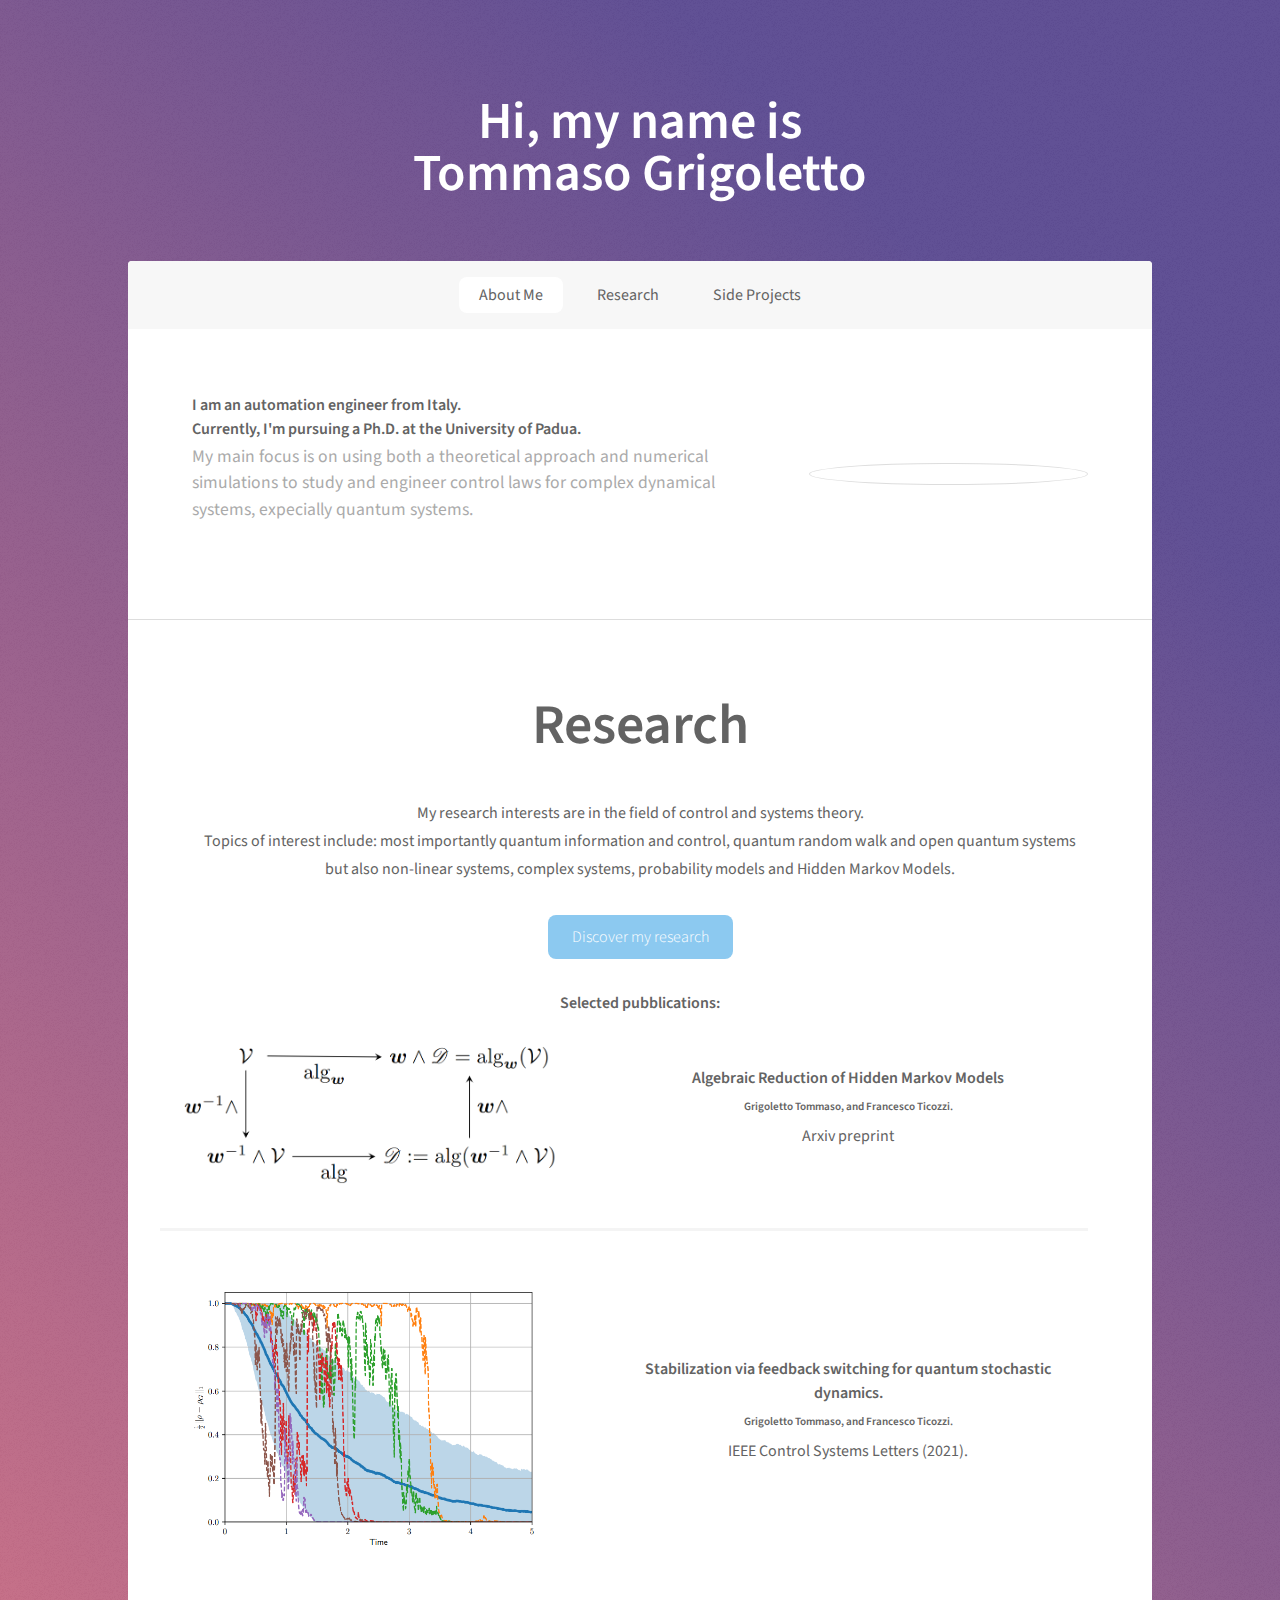
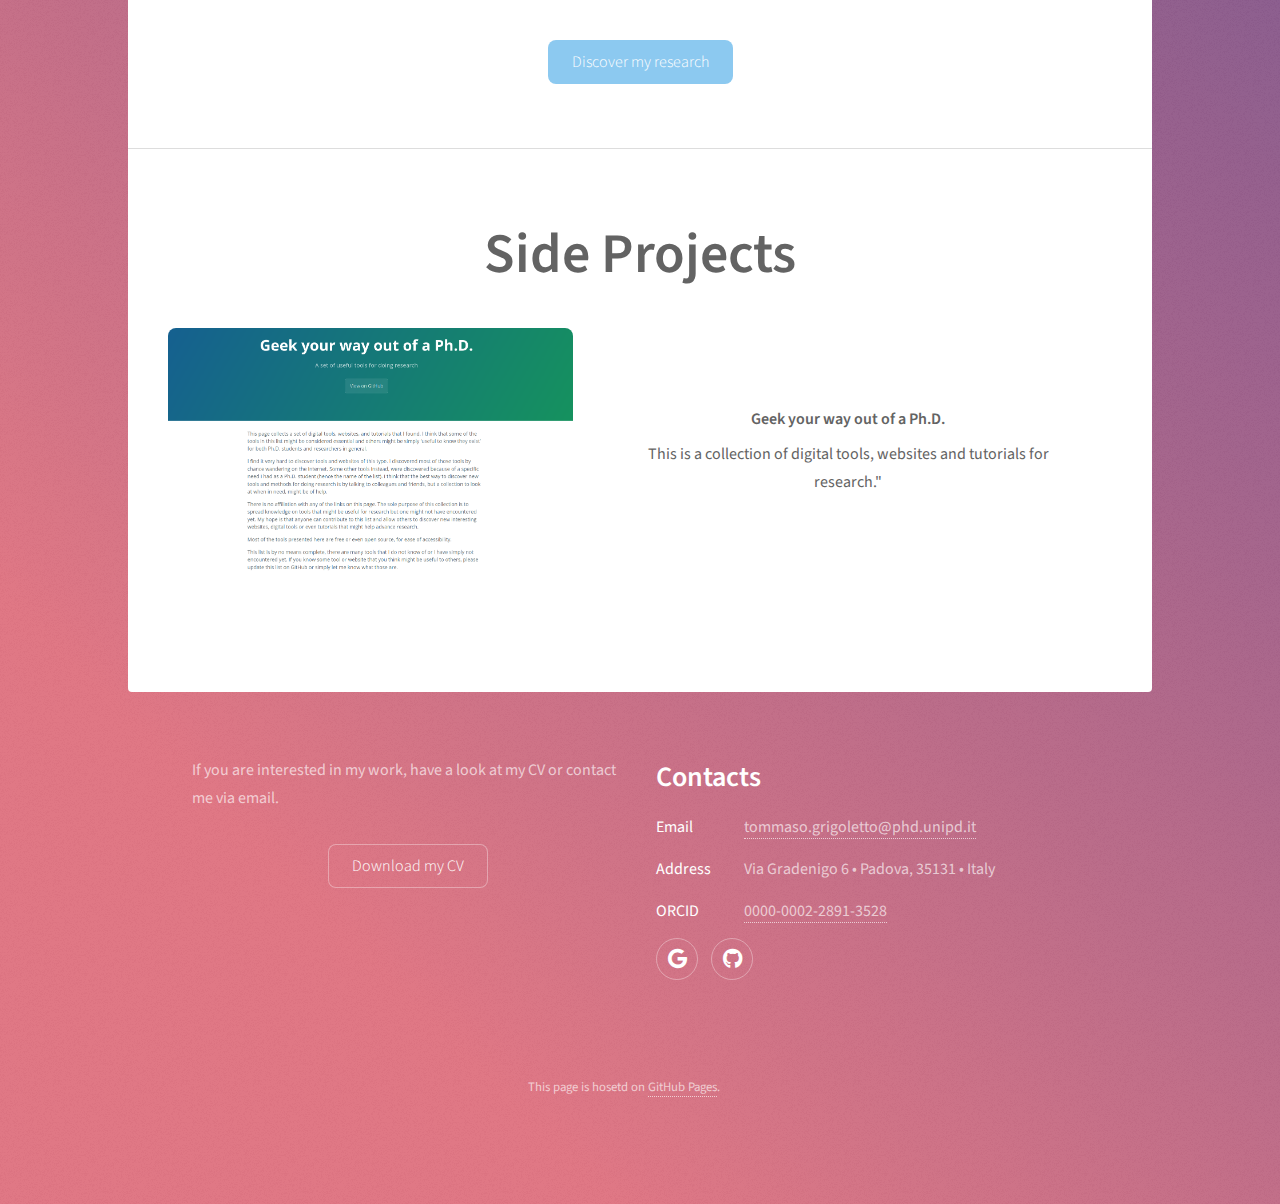
==== commit 70422967: "Merge pull request #1 from tommygrigo/test" ====
--- a/index.html
+++ b/index.html
@@ -20,15 +20,15 @@
 				<!-- Header -->
 					<header id="header" class="alt">
 						<!-- <span class="logo"><img src="images/logo.svg" alt="" /></span> -->
-						<h1><a href="index.html">Tommaso Grigoletto</a></h1>
+						<h1><a href="index.html">Hi, my name is </br>Tommaso Grigoletto</a></h1>
 						<!-- <p>Automation engineer an Ph.D. student.</p> -->
 					</header>
 
 				<!-- Nav -->
 					<nav id="nav">
 						<ul>
-							<li><a href="#intro" class="active">About</a></li>
-							<li><a href="#first">Pubblications</a></li>
+							<li><a href="#intro" class="active">About Me</a></li>
+							<li><a href="#first">Research</a></li>
 							<li><a href="#second">Side Projects</a></li>
 						</ul>
 					</nav>
@@ -41,16 +41,10 @@
 								<div class="spotlight">
 									<div class="content">
 										<header class="major">
-											<h2>Hi, my name is Tommaso Grigoletto.</h2>
-										<p>I am an automation engineer and a Ph.D. student at the University of Padua.</p>
+											<!-- <h2>Hi, my name is Tommaso Grigoletto.</h2> -->
+										<h3>I am an automation engineer from Italy. </br>Currently, I'm pursuing a Ph.D. at the University of Padua.</h3>
+										<p> My main focus is on using both a theoretical approach and numerical simulations to study and engineer control laws for complex dynamical systems, expecially quantum systems. </p>
 										</header>
-										<p> My research interests are in the field of control system theory.<br/> 
-											Topics of interest include: 
-											most importantly quantum information and control, quantum random walk and open quantum systems 
-											but also non-linear systems, complex systems, probability models, Hidden Markov Models.</p>
-										<!-- <ul class="actions">
-											<li><a href="generic.html" class="button">Learn More</a></li>
-										</ul> -->
 									</div>
 									<span class="image"><img src="images/avatar.jpeg" alt="" /></span>
 								</div>
@@ -59,21 +53,31 @@
 						<!-- First Section -->
 							<section id="first" class="main special">
 								<header class="major">
-									<h2>Selected pubblications</h2>
+									<h2>Research</h2>
 								</header>
+								<div class="content">
+									<p> My research interests are in the field of control and systems theory.<br/> 
+										Topics of interest include: 
+										most importantly quantum information and control, quantum random walk and open quantum systems 
+										but also non-linear systems, complex systems, probability models and Hidden Markov Models.</p>
+								</div>
+								<ul class="actions special">
+									<li><a href="pubblications.html" class="button primary">Discover my research</a></li>
+								</ul>
+								<h3> Selected pubblications:</h3>
 								<ul class="features">
 									<article>
 										<a  href="https://arxiv.org/abs/2208.05968" class="image"><img src="images/HMMmodel_reduction.png" alt="" /></a>
 										<div class="inner">
-											<h4>Algebraic Reduction of Hidden Markov Models</h4>
+											<h4><a href="https://arxiv.org/abs/2208.05968">Algebraic Reduction of Hidden Markov Models</a></h4>
 											<h5>Grigoletto Tommaso, and Francesco Ticozzi. </h5>
 											<p>Arxiv preprint</p>
 										</div>
 									</article>
 									<article>
-										<a href="https://arxiv.org/abs/2012.08712" class="image"><img src="images/plot_2_thesis.png" alt="" /></a>
+										<a href="https://arxiv.org/abs/2012.08712" class="image"><img src="images/plot_2_thesis.png" alt="" /></a> 
 										<div class="inner">
-											<h4> Stabilization via feedback switching for quantum stochastic dynamics.</h4> 
+											<h4><a href="https://arxiv.org/abs/2012.08712">Stabilization via feedback switching for quantum stochastic dynamics.</a></h4>
 											<h5>Grigoletto Tommaso, and Francesco Ticozzi. </h5>
 											<p>IEEE Control Systems Letters (2021).</p>
 										</div>
@@ -81,7 +85,7 @@
 								</ul>
 								<footer class="major">
 									<ul class="actions special">
-										<li><a href="pubblications.html" class="button">See al my pubblications</a></li>
+										<li><a href="pubblications.html" class="button primary">Discover my research</a></li>
 									</ul>
 								</footer>
 							</section>
@@ -95,7 +99,7 @@
 								<article>
 									<a href="https://tommygrigo.github.io/GeekPhD/" class="image"><img src="images/geekphd.png" alt="" /></a>
 									<div class="inner">
-										<h4><a href="https://tommygrigo.github.io/GeekPhD/">Geek your way out of a Ph.D.</a></h4> 
+										<h3><a href="https://tommygrigo.github.io/GeekPhD/">Geek your way out of a Ph.D.</a></h3> 
 										<p>This is a collection of digital tools, websites and tutorials for research."</p>
 									</div>
 								</article>
@@ -107,6 +111,12 @@
 				<!-- Footer -->
 				<footer id="footer">
 					<section>
+						<p>If you are interested in my work, have a look at my CV or contact me via email.</p>
+						<ul class="actions special">
+							<li><a href="download/CV.pdf" class="button">Download my CV</a></li>
+						</ul>
+					</section>
+					<section>
 						<h2>Contacts</h2>
 						<dl class="alt">
 							<dt>Email</dt>
@@ -115,19 +125,15 @@
 							<dd>Via Gradenigo 6 &bull; Padova, 35131 &bull; Italy</dd>
 							<dt>ORCID</dt>
 							<dd><a href="https://orcid.org/0000-0002-2891-3528">0000-0002-2891-3528</a></dd>
-							
+							<ul class="icons">
+								<!-- <li><a href="#" class="icon brands fa-twitter alt"><span class="label">Twitter</span></a></li>
+								<li><a href="#" class="icon brands fa-facebook-f alt"><span class="label">Facebook</span></a></li>
+								<li><a href="#" class="icon brands fa-instagram alt"><span class="label">Instagram</span></a></li> -->
+								<li><a href="https://scholar.google.com/citations?user=uL1W4vEAAAAJ&hl=it&oi=ao" class="icon brands fa-google alt"><span class="label">Google Scholar</span></a></li>
+								<li><a href="https://github.com/tommygrigo" class="icon brands fa-github alt"><span class="label">GitHub</span></a></li>
+								<!-- <li><a href="#" class="icon brands fa-dribbble alt"><span class="label">Dribbble</span></a></li> -->
+							</ul>
 						</dl>
-					</section>
-					<section>
-						<h2>Links</h2>
-						<ul class="icons">
-							<!-- <li><a href="#" class="icon brands fa-twitter alt"><span class="label">Twitter</span></a></li>
-							<li><a href="#" class="icon brands fa-facebook-f alt"><span class="label">Facebook</span></a></li>
-							<li><a href="#" class="icon brands fa-instagram alt"><span class="label">Instagram</span></a></li> -->
-							<li><a href="https://scholar.google.com/citations?user=uL1W4vEAAAAJ&hl=it&oi=ao" class="icon brands fa-google alt"><span class="label">Google Scholar</span></a></li>
-							<li><a href="https://github.com/tommygrigo" class="icon brands fa-github alt"><span class="label">GitHub</span></a></li>
-							<!-- <li><a href="#" class="icon brands fa-dribbble alt"><span class="label">Dribbble</span></a></li> -->
-						</ul>
 					</section>
 					<p class="copyright">This page is hosetd on <a href="https://pages.github.com/">GitHub Pages</a>.</p> 
 				</footer>
--- a/assets/css/main.css
+++ b/assets/css/main.css
@@ -3204,14 +3204,14 @@
 			}
 
 			#header.alt > * {
-				-moz-transition: opacity 3s ease;
-				-webkit-transition: opacity 3s ease;
-				-ms-transition: opacity 3s ease;
-				transition: opacity 3s ease;
-				-moz-transition-delay: 0.5s;
-				-webkit-transition-delay: 0.5s;
-				-ms-transition-delay: 0.5s;
-				transition-delay: 0.5s;
+				-moz-transition: opacity 1s ease;
+				-webkit-transition: opacity 1s ease;
+				-ms-transition: opacity 1s ease;
+				transition: opacity 1s ease;
+				-moz-transition-delay: 0s;
+				-webkit-transition-delay: 0s;
+				-ms-transition-delay: 0s;
+				transition-delay: 0s;
 				opacity: 1;
 			}
 
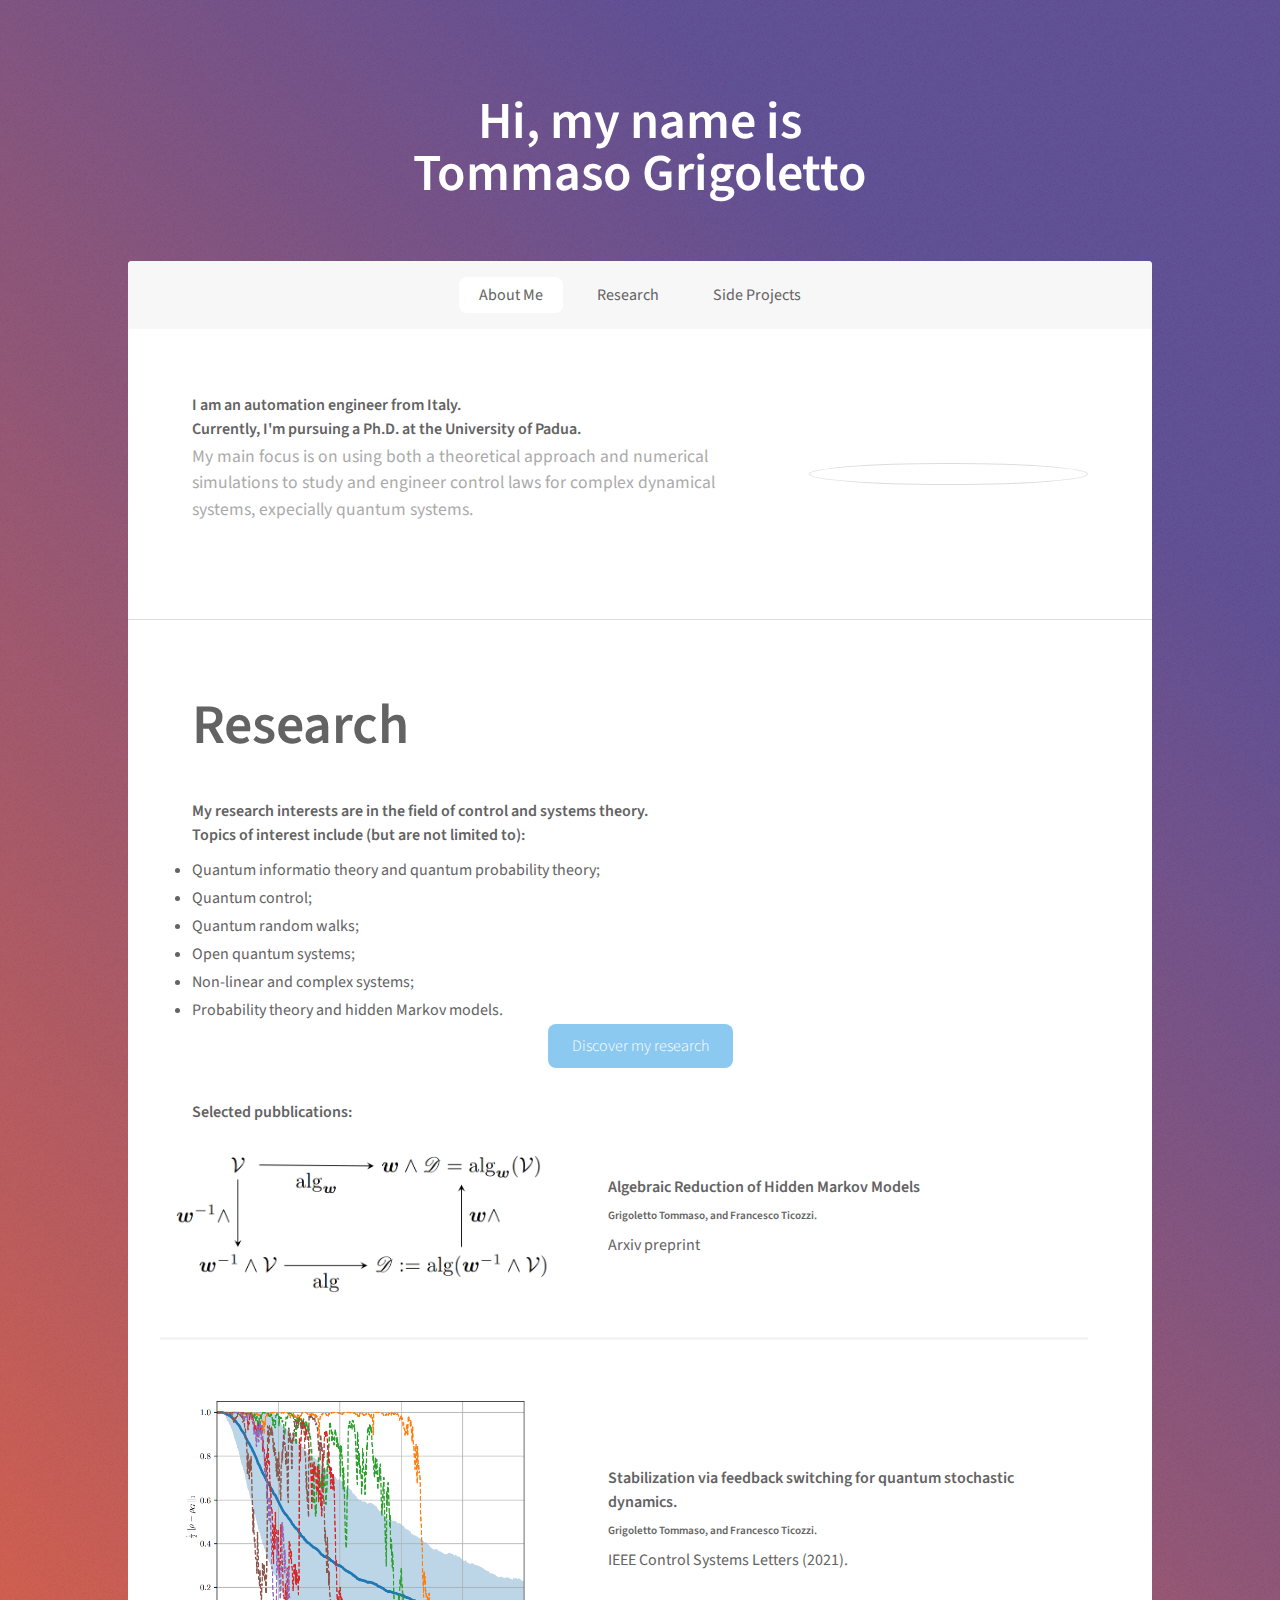
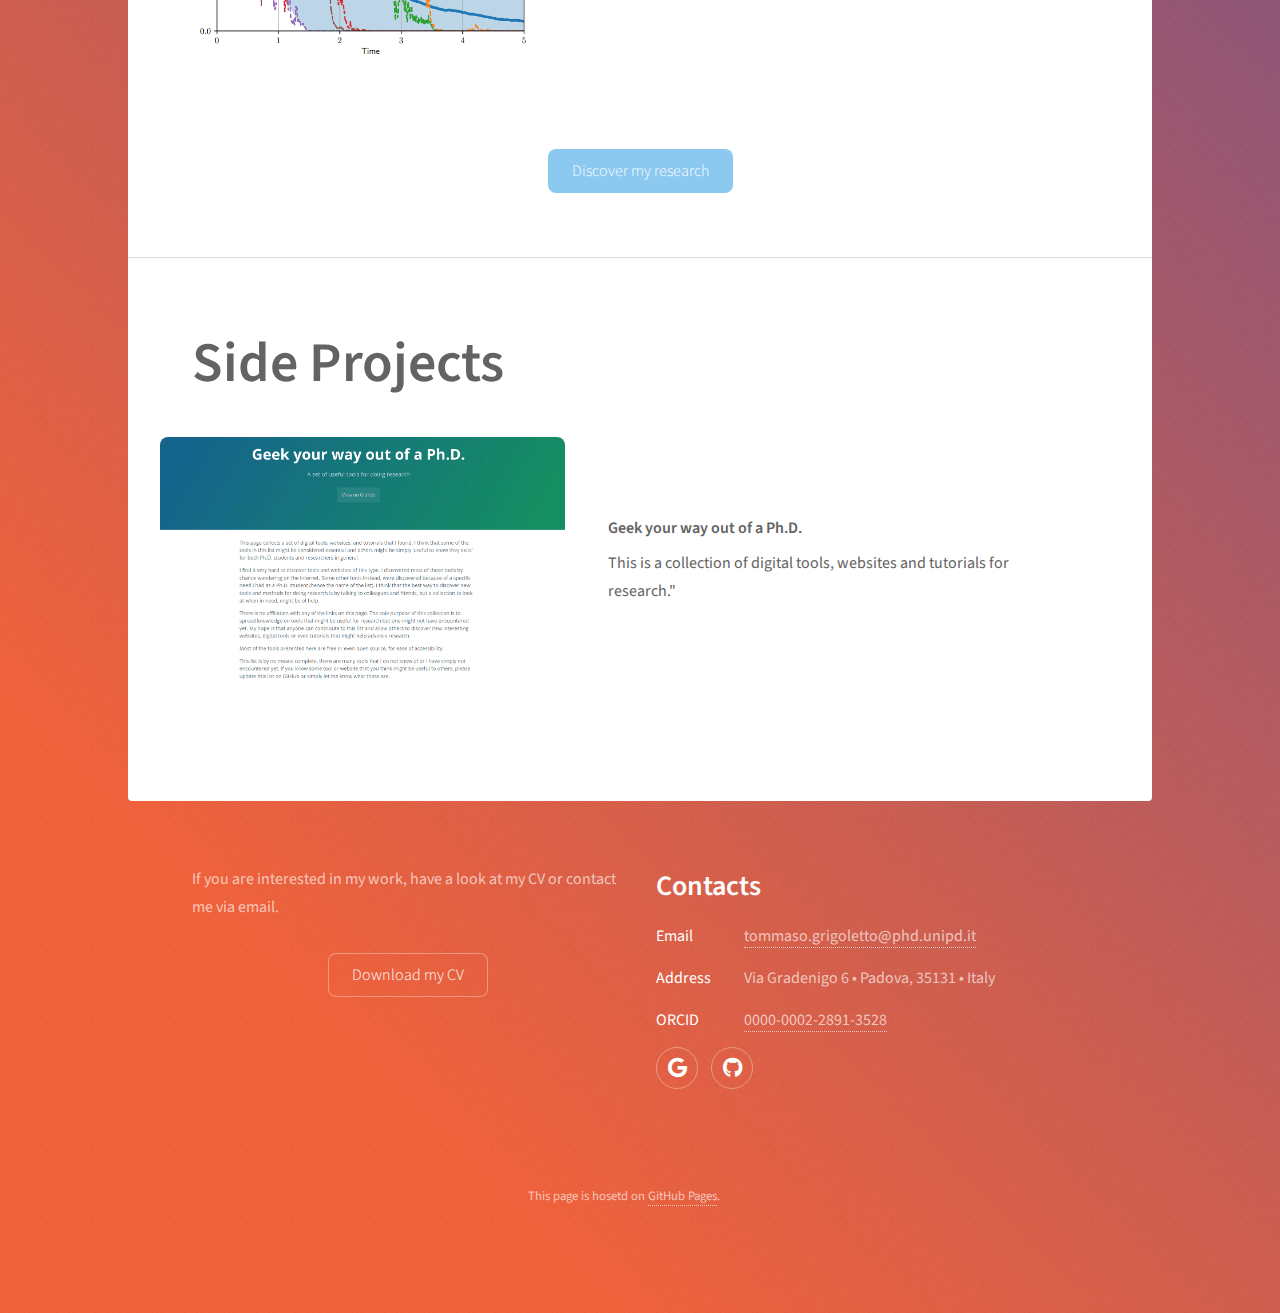
==== commit 2c138b4c: "Merge pull request #2 from tommygrigo/test" ====
--- a/index.html
+++ b/index.html
@@ -56,10 +56,14 @@
 									<h2>Research</h2>
 								</header>
 								<div class="content">
-									<p> My research interests are in the field of control and systems theory.<br/> 
-										Topics of interest include: 
-										most importantly quantum information and control, quantum random walk and open quantum systems 
-										but also non-linear systems, complex systems, probability models and Hidden Markov Models.</p>
+									<h3> My research interests are in the field of control and systems theory.<br/> 
+										Topics of interest include (but are not limited to): </h3>
+											<li>Quantum informatio theory and quantum probability theory;</li>
+											<li>Quantum control;</li>
+											<li>Quantum random walks;</li>
+											<li>Open quantum systems;</li>
+											<li>Non-linear and complex systems;</li>
+											<li>Probability theory and hidden Markov models.</li>
 								</div>
 								<ul class="actions special">
 									<li><a href="pubblications.html" class="button primary">Discover my research</a></li>
--- a/assets/css/main.css
+++ b/assets/css/main.css
@@ -100,10 +100,10 @@
 
 	body {
 		background-color: #935d8c;
-		background-image: url("images/overlay.png"), -moz-linear-gradient(45deg, #e37682 15%, #5f4d93 85%);
-		background-image: url("images/overlay.png"), -webkit-linear-gradient(45deg, #e37682 15%, #5f4d93 85%);
-		background-image: url("images/overlay.png"), -ms-linear-gradient(45deg, #e37682 15%, #5f4d93 85%);
-		background-image: url("images/overlay.png"), linear-gradient(45deg, #e37682 15%, #5f4d93 85%);
+		background-image: url("images/overlay.png"), -moz-linear-gradient(45deg, #F46036 15%, #5f4d93 85%);
+		background-image: url("images/overlay.png"), -webkit-linear-gradient(45deg, #F46036 15%, #5f4d93 85%);
+		background-image: url("images/overlay.png"), -ms-linear-gradient(45deg, #F46036 15%, #5f4d93 85%);
+		background-image: url("images/overlay.png"), linear-gradient(45deg, #F46036 15%, #5f4d93 85%);
 	}
 
 		body.is-preload *, body.is-preload *:before, body.is-preload *:after {
@@ -2739,7 +2739,7 @@
 /* Section/Article */
 
 section.special, article.special {
-	text-align: center;
+	text-align: left;
 }
 
 header p {
@@ -3280,6 +3280,34 @@
 					#header.alt h1 {
 						font-size: 2.5em;
 					}
+
+			/* Section/Article */
+
+			header br {
+				display: none;
+			}
+
+			header.major h2 {
+				font-size: 2.5em;
+			}
+
+				header.major h2 + p {
+					font-size: 1.5em;
+				}
+
+		/* Features */
+
+			.features article .image {
+				display: block;
+				margin: 0 0 2.25em 0;
+				padding-right: 0;
+				width: 100%;
+			}
+
+			.features article .inner {
+				display: block;
+				width: 100%;
+			}
 		}
 
 		@media screen and (max-width: 480px) {
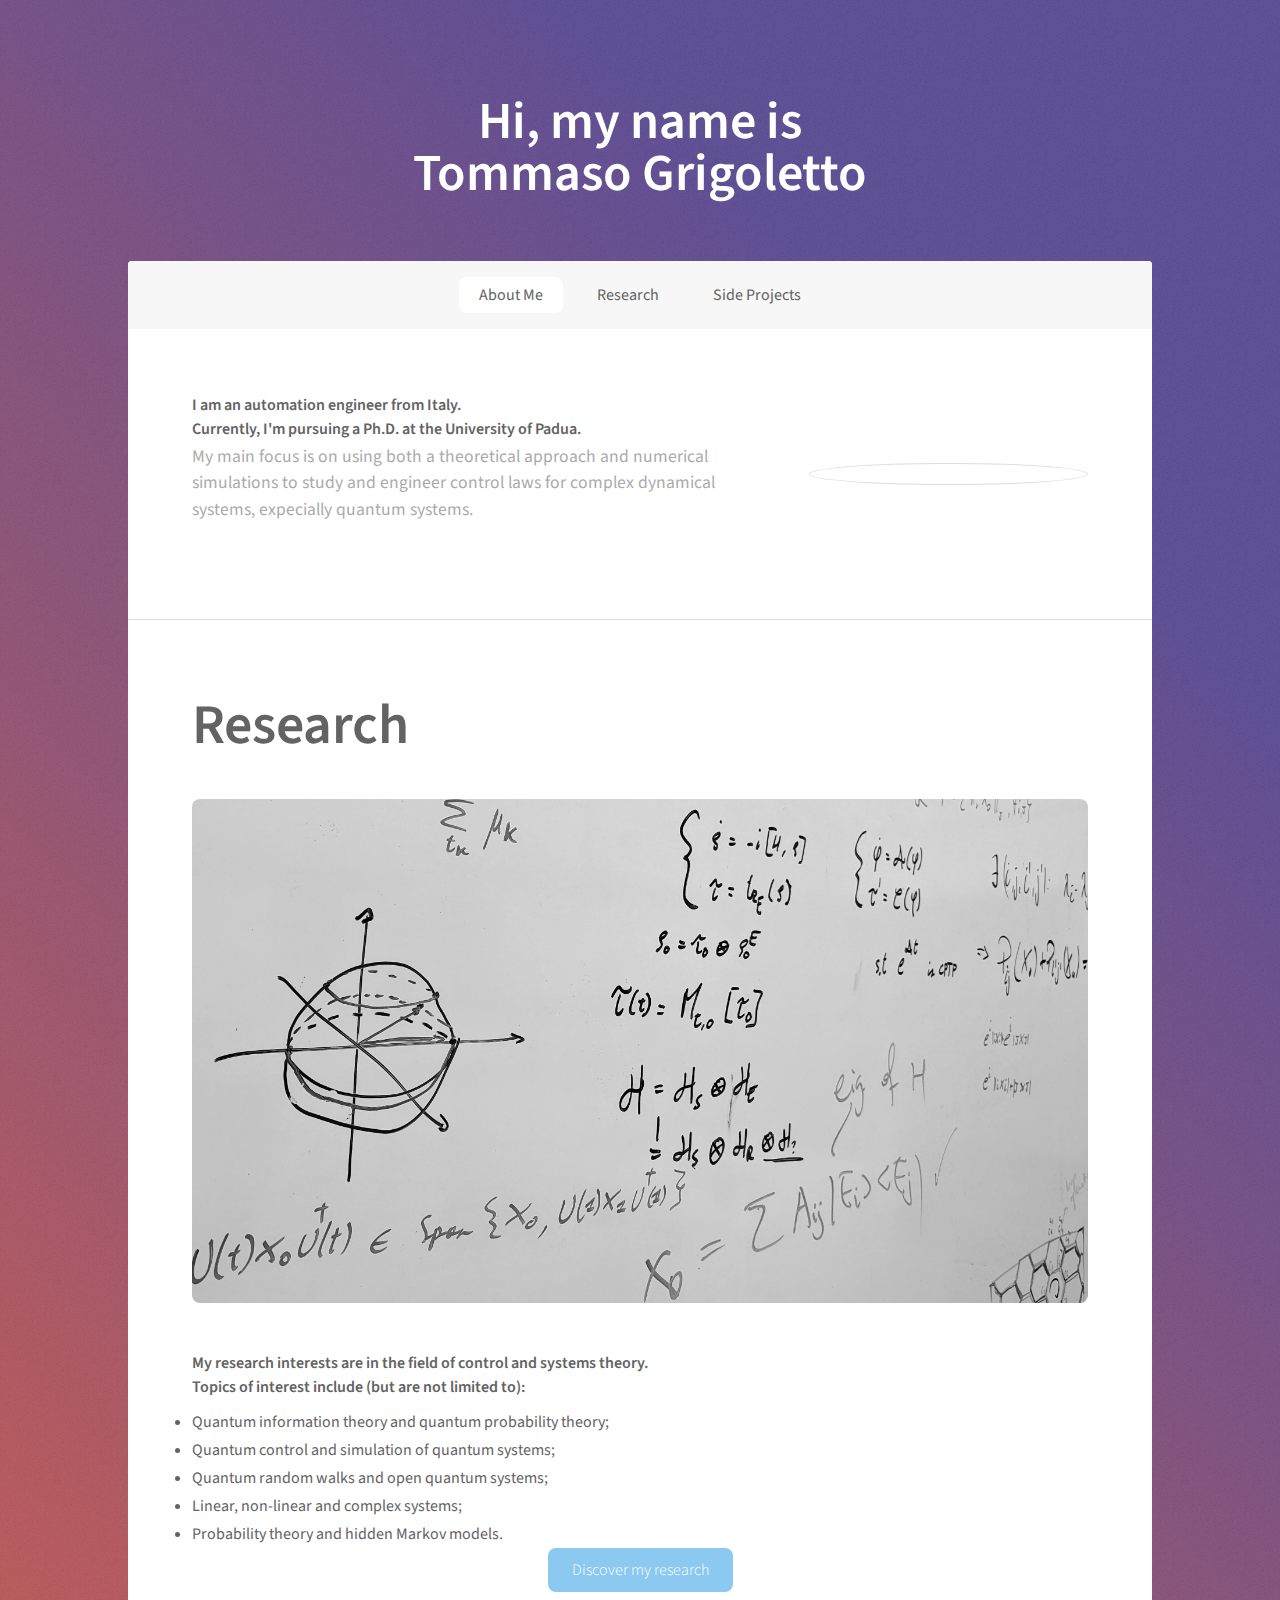
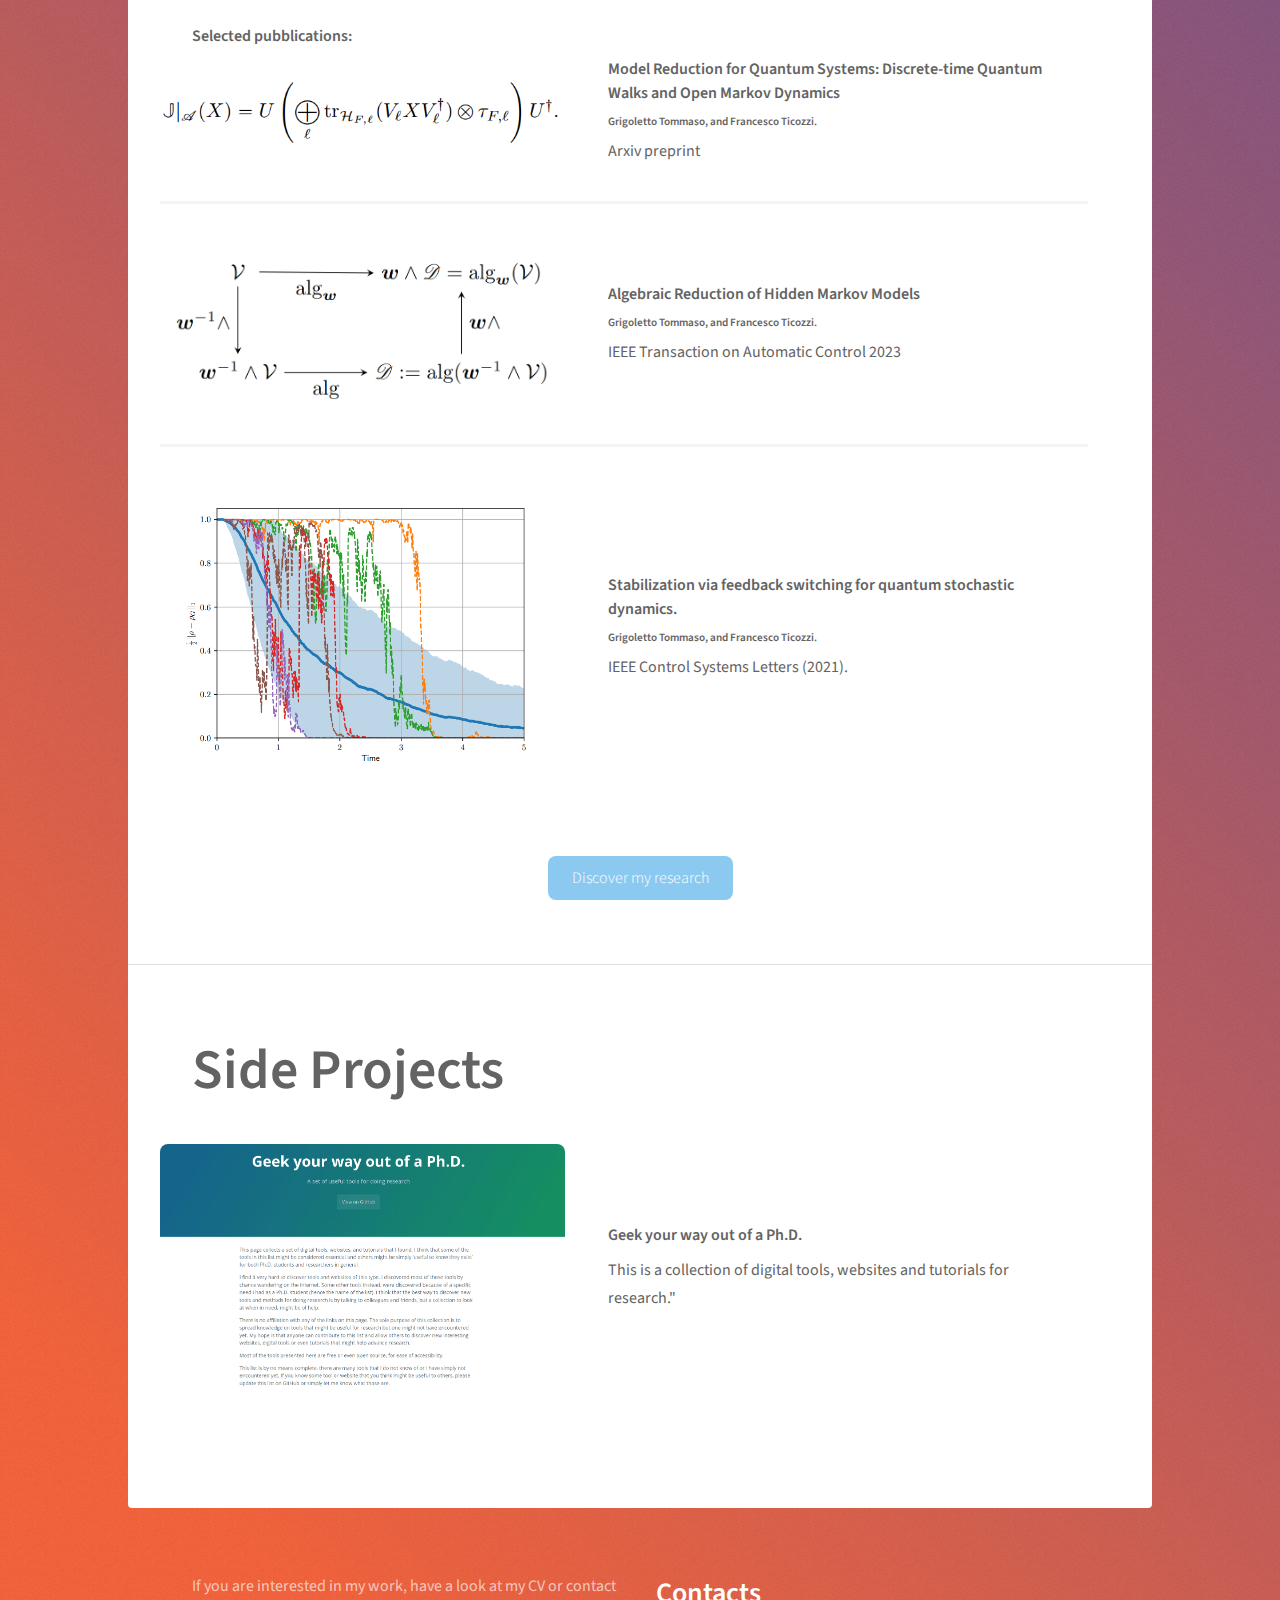
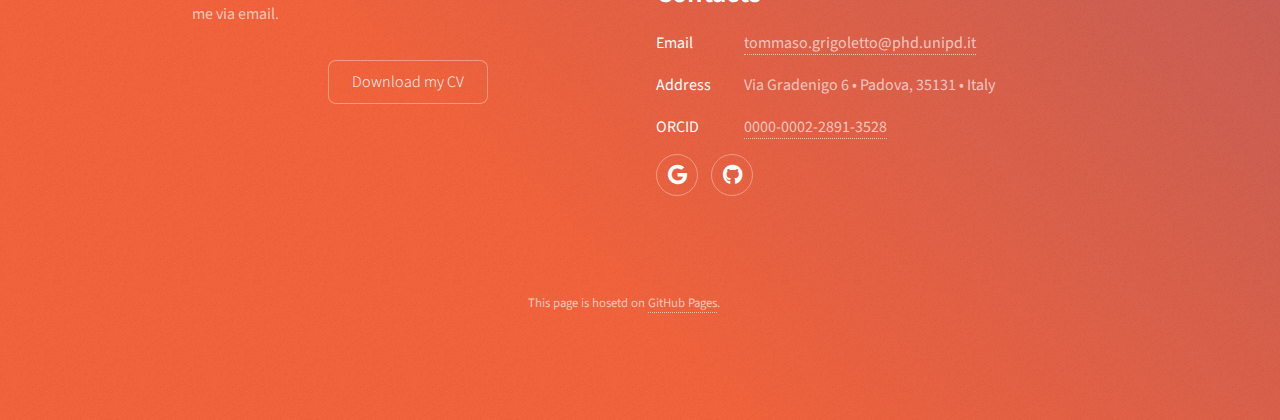
==== commit 06e31218: "Merge pull request #3 from tommygrigo/test" ====
--- a/index.html
+++ b/index.html
@@ -10,6 +10,7 @@
 		<meta charset="utf-8" />
 		<meta name="viewport" content="width=device-width, initial-scale=1, user-scalable=no" />
 		<link rel="stylesheet" href="assets/css/main.css" />
+		<meta name="google-site-verification" content="d5HiUJdPOhe5toQ7He1sD-kxHqkgWJzZgtWaBscj4Uo" />
 		<noscript><link rel="stylesheet" href="assets/css/noscript.css" /></noscript>
 	</head>
 	<body class="is-preload">
@@ -55,27 +56,35 @@
 								<header class="major">
 									<h2>Research</h2>
 								</header>
-								<div class="content">
-									<h3> My research interests are in the field of control and systems theory.<br/> 
-										Topics of interest include (but are not limited to): </h3>
-											<li>Quantum informatio theory and quantum probability theory;</li>
-											<li>Quantum control;</li>
-											<li>Quantum random walks;</li>
-											<li>Open quantum systems;</li>
-											<li>Non-linear and complex systems;</li>
-											<li>Probability theory and hidden Markov models.</li>
-								</div>
+									<span class="image main"><img src="images/research.jpg" alt="" /></span>
+									<div class="content">
+										<h3> My research interests are in the field of control and systems theory.<br/> 
+											Topics of interest include (but are not limited to): </h3>
+												<li>Quantum information theory and quantum probability theory;</li>
+												<li>Quantum control and simulation of quantum systems;</li>
+												<li>Quantum random walks and open quantum systems;</li>
+												<li>Linear, non-linear and complex systems;</li>
+												<li>Probability theory and hidden Markov models.</li>
+									</div>
 								<ul class="actions special">
 									<li><a href="pubblications.html" class="button primary">Discover my research</a></li>
 								</ul>
 								<h3> Selected pubblications:</h3>
 								<ul class="features">
 									<article>
-										<a  href="https://arxiv.org/abs/2208.05968" class="image"><img src="images/HMMmodel_reduction.png" alt="" /></a>
+										<a  href="https://arxiv.org/abs/2307.06319" class="image"><img src="images/state_extension.png" alt="" /></a>
 										<div class="inner">
-											<h4><a href="https://arxiv.org/abs/2208.05968">Algebraic Reduction of Hidden Markov Models</a></h4>
+											<h4><a href="https://arxiv.org/abs/2307.06319">Model Reduction for Quantum Systems: Discrete-time Quantum Walks and Open Markov Dynamics</a></h4>
 											<h5>Grigoletto Tommaso, and Francesco Ticozzi. </h5>
 											<p>Arxiv preprint</p>
+										</div>
+									</article>
+									<article>
+										<a  href="https://ieeexplore.ieee.org/abstract/document/10131958" class="image"><img src="images/HMMmodel_reduction.png" alt="" /></a>
+										<div class="inner">
+											<h4><a href="https://ieeexplore.ieee.org/abstract/document/10131958">Algebraic Reduction of Hidden Markov Models</a></h4>
+											<h5>Grigoletto Tommaso, and Francesco Ticozzi. </h5>
+											<p>IEEE Transaction on Automatic Control 2023</p>
 										</div>
 									</article>
 									<article>
@@ -154,4 +163,4 @@
 			<script src="assets/js/main.js"></script>
 
 	</body>
-</html>+</html>
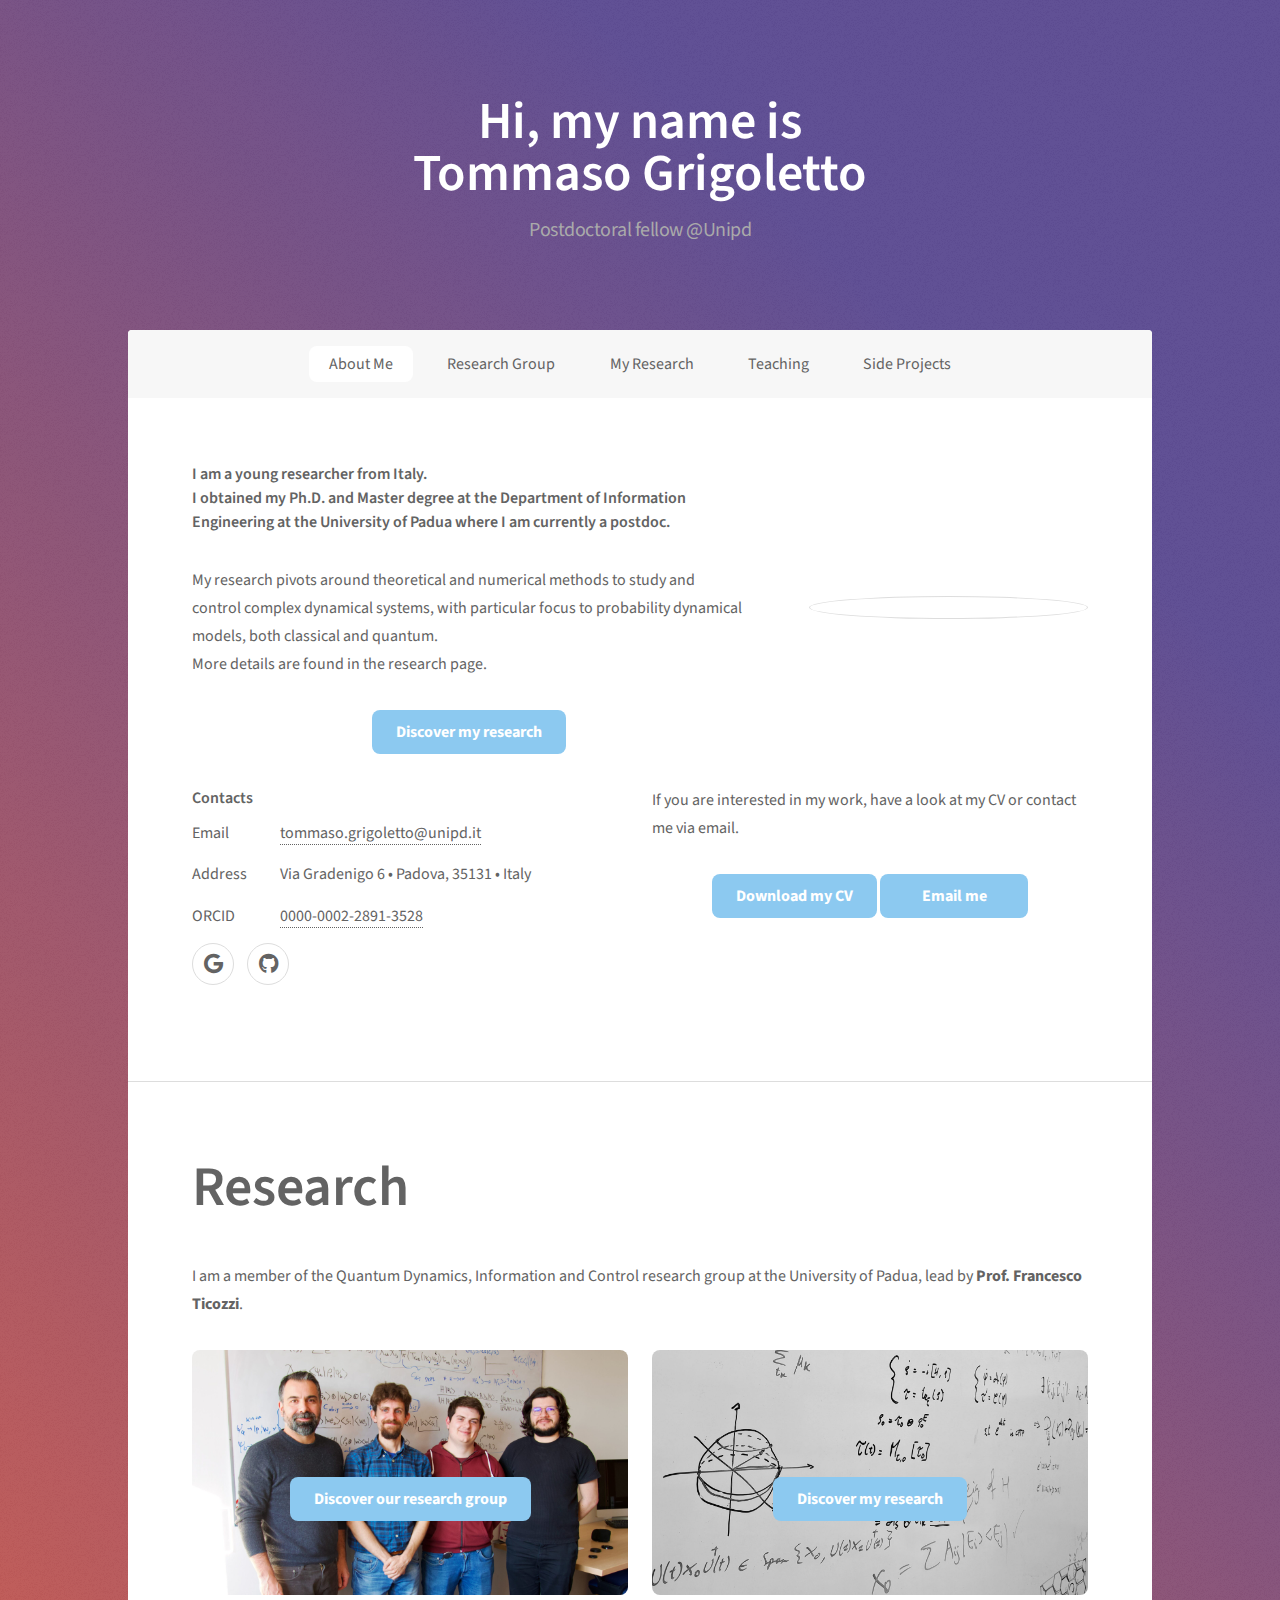
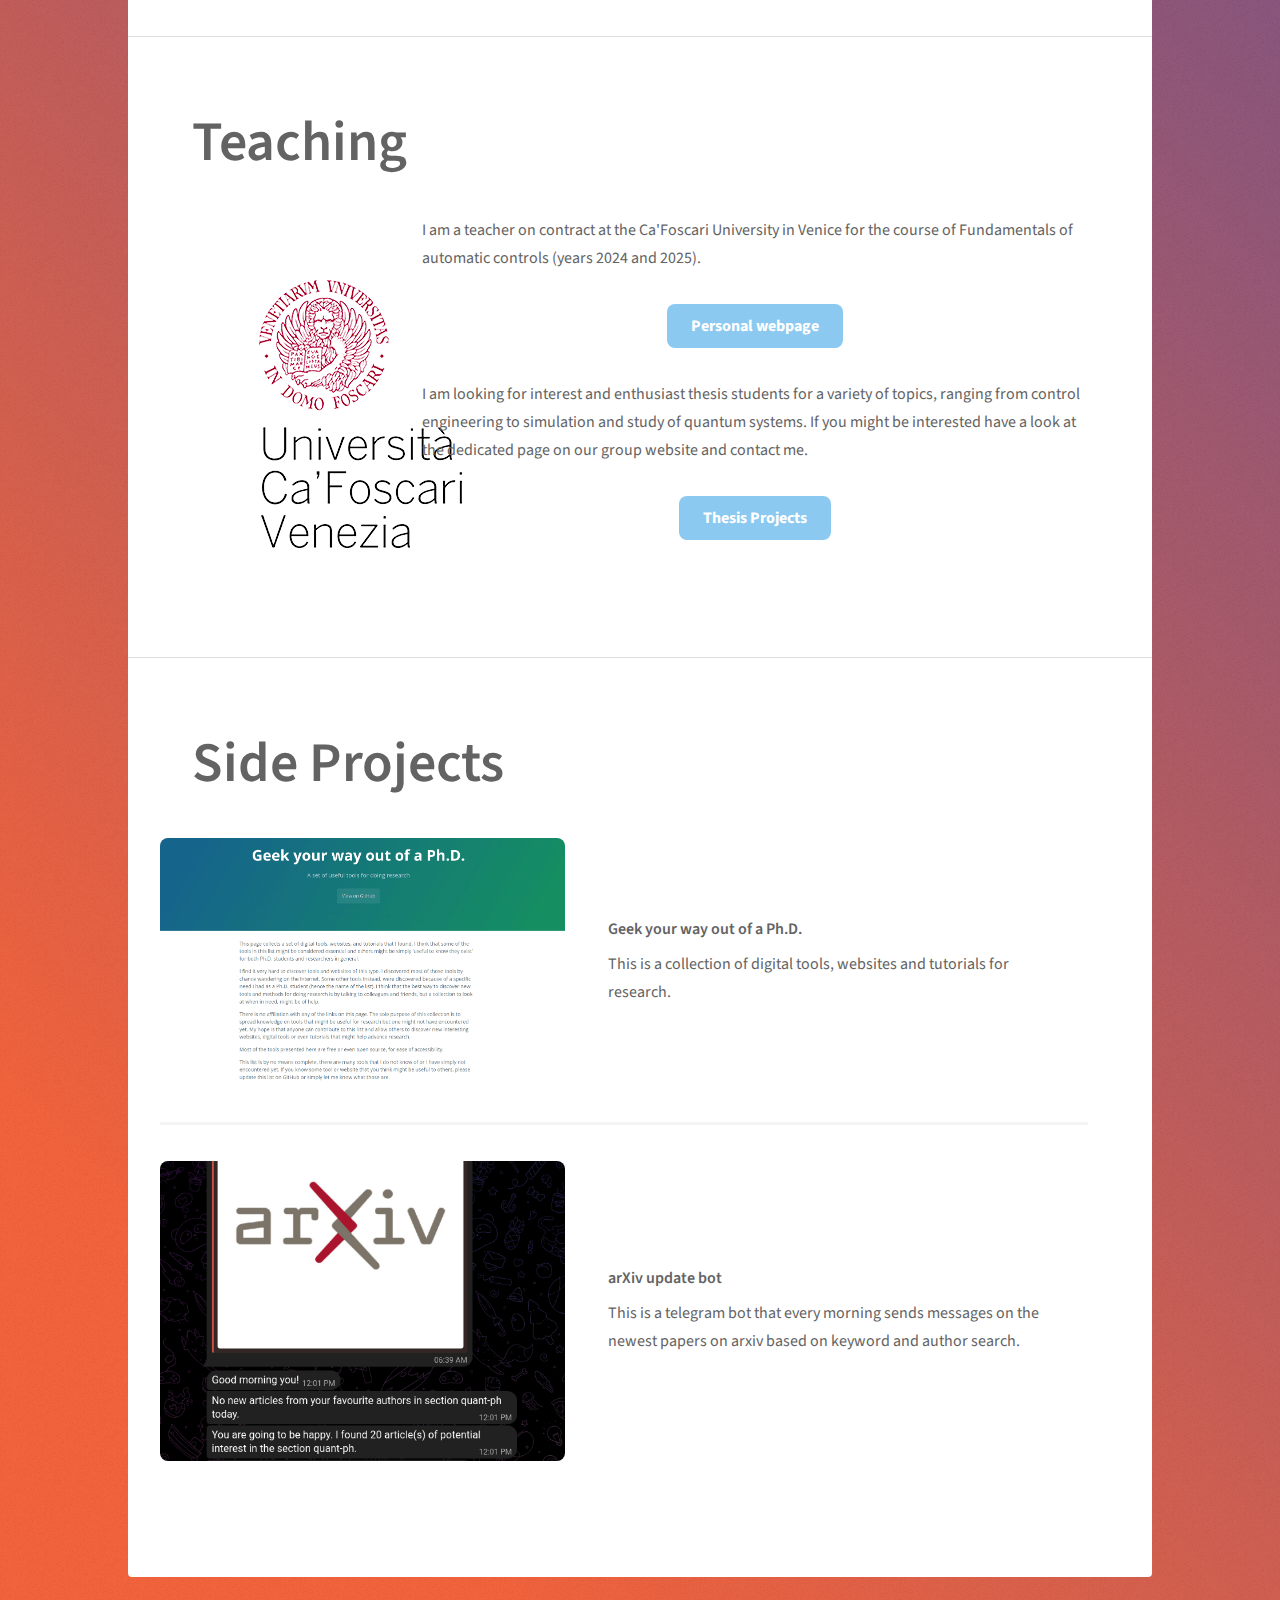
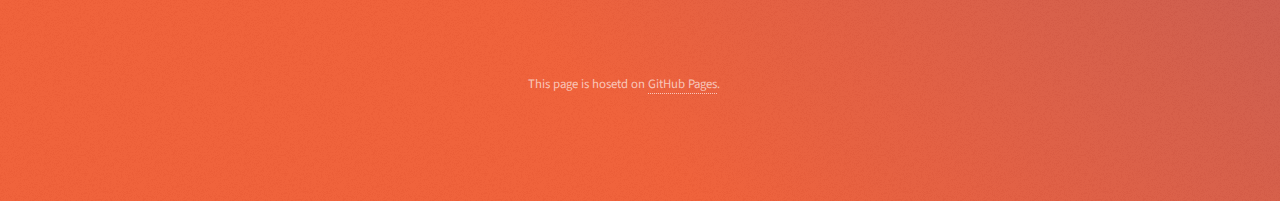
==== commit d698d587: "Updated Website with teaching section" ====
--- a/index.html
+++ b/index.html
@@ -22,15 +22,17 @@
 					<header id="header" class="alt">
 						<!-- <span class="logo"><img src="images/logo.svg" alt="" /></span> -->
 						<h1><a href="index.html">Hi, my name is </br>Tommaso Grigoletto</a></h1>
-						<!-- <p>Automation engineer an Ph.D. student.</p> -->
+						<p>Postdoctoral fellow @Unipd</p>
 					</header>
 
 				<!-- Nav -->
 					<nav id="nav">
 						<ul>
 							<li><a href="#intro" class="active">About Me</a></li>
-							<li><a href="#first">Research</a></li>
-							<li><a href="#second">Side Projects</a></li>
+							<li><a href="https://quantumdynamics.dei.unipd.it/">Research Group</a></li>
+							<li><a href="pubblications.html">My Research</a></li>
+							<li><a href="#second">Teaching</a></li>
+							<li><a href="#third">Side Projects</a></li>
 						</ul>
 					</nav>
 
@@ -43,68 +45,110 @@
 									<div class="content">
 										<header class="major">
 											<!-- <h2>Hi, my name is Tommaso Grigoletto.</h2> -->
-										<h3>I am an automation engineer from Italy. </br>Currently, I'm pursuing a Ph.D. at the University of Padua.</h3>
-										<p> My main focus is on using both a theoretical approach and numerical simulations to study and engineer control laws for complex dynamical systems, expecially quantum systems. </p>
+										<h3>I am a young researcher from Italy. </br> I obtained my Ph.D. and Master degree at the Department of Information Engineering at the University of Padua where I am currently a postdoc.</h3>
 										</header>
+										<p> My research pivots around theoretical and numerical methods to study and control complex dynamical systems, with particular focus to probability dynamical models, both classical and quantum.<br> More details are found in the research page.</p> 
+										<ul class="actions special">
+											<li><a href="pubblications.html" class="button primary"><b style="color:white">Discover my research</b></a></li>
+										</ul>
 									</div>
 									<span class="image"><img src="images/avatar.jpeg" alt="" /></span>
 								</div>
+							
+								<div class="row">
+									<div class="col-6 col-12-medium">
+									<header class="major">
+									<h3>Contacts</h3>
+									<dl class="alt">
+										<dt>Email</dt>
+										<dd><a href="emailto:tommaso.grigoletto@phd.unipd.it">tommaso.grigoletto@unipd.it</a></dd>
+										<dt>Address</dt>
+										<dd>Via Gradenigo 6 &bull; Padova, 35131 &bull; Italy</dd>
+										<dt>ORCID</dt>
+										<dd><a href="https://orcid.org/0000-0002-2891-3528">0000-0002-2891-3528</a></dd>
+										<ul class="icons">
+											<!-- <li><a href="#" class="icon brands fa-twitter alt"><span class="label">Twitter</span></a></li>
+											<li><a href="#" class="icon brands fa-facebook-f alt"><span class="label">Facebook</span></a></li>
+											<li><a href="#" class="icon brands fa-instagram alt"><span class="label">Instagram</span></a></li> -->
+											<li><a href="https://scholar.google.com/citations?user=uL1W4vEAAAAJ&hl=it&oi=ao" class="icon brands fa-google alt"><span class="label">Google Scholar</span></a></li>
+											<li><a href="https://github.com/tommygrigo" class="icon brands fa-github alt"><span class="label">GitHub</span></a></li>
+											<!-- <li><a href="#" class="icon brands fa-dribbble alt"><span class="label">Dribbble</span></a></li> -->
+											
+										</ul>
+									</dl>
+
+									</header>
+								</div>
+								<div class="col-6 col-12-medium"> 
+									<p> If you are interested in my work, have a look at my CV or contact me via email.<br> </p>
+										<ul class="actions special">
+											<li><a href="download/CV.pdf" class="button primary"><b style="color:white">Download my CV</b></a>
+												<a href="mailto:tommaso.grigoletto@phd.unipd.it" class="button primary"><b style="color:white">Email me</b></a></li>
+										</ul>
+								</div>
+								</div>
+
 							</section>
 
 						<!-- First Section -->
-							<section id="first" class="main special">
+						<section id="first" class="main special">
+							<header class="major">
+								<h2>Research</h2>
+							</header>
+							<p> I am a member of the Quantum Dynamics, Information and Control research group at the University of Padua, lead by <b>Prof. Francesco Ticozzi</b>.</p>
+							
+
+							<div class="row">
+								<div class="col-6 col-12-medium">
+									<div class="img-wrapper">
+										<img class="img-responsive"
+											 src="images/GroupPhoto.jpeg">
+										<div class="img-overlay">
+										  <a href="https://quantumdynamics.dei.unipd.it/" class="button primary"><b style="color:white">Discover our research group</b></a>
+										</div>
+									  </div>
+								</div>
+								<div class="col-6 col-12-medium">
+									<div class="img-wrapper">
+										<img class="img-responsive"
+											 src="images/research.jpg">
+										<div class="img-overlay">
+										  <a href="pubblications.html" class="button primary"><b style="color:white">Discover my research</b></a>
+										</div>
+									  </div>
+								</div>
+							</div>
+
+						</section>
+								
+
+						<!-- Second Section -->
+							<section id="second" class="main special">
 								<header class="major">
-									<h2>Research</h2>
+									<h2>Teaching</h2>
 								</header>
-									<span class="image main"><img src="images/research.jpg" alt="" /></span>
-									<div class="content">
-										<h3> My research interests are in the field of control and systems theory.<br/> 
-											Topics of interest include (but are not limited to): </h3>
-												<li>Quantum information theory and quantum probability theory;</li>
-												<li>Quantum control and simulation of quantum systems;</li>
-												<li>Quantum random walks and open quantum systems;</li>
-												<li>Linear, non-linear and complex systems;</li>
-												<li>Probability theory and hidden Markov models.</li>
+							
+								<div class="row">
+									<div class="col-3 col-10-medium">
+										<img src="images/Logo_Ca_Foscari_University.png" alt="" />
 									</div>
-								<ul class="actions special">
-									<li><a href="pubblications.html" class="button primary">Discover my research</a></li>
-								</ul>
-								<h3> Selected pubblications:</h3>
-								<ul class="features">
-									<article>
-										<a  href="https://arxiv.org/abs/2307.06319" class="image"><img src="images/state_extension.png" alt="" /></a>
-										<div class="inner">
-											<h4><a href="https://arxiv.org/abs/2307.06319">Model Reduction for Quantum Systems: Discrete-time Quantum Walks and Open Markov Dynamics</a></h4>
-											<h5>Grigoletto Tommaso, and Francesco Ticozzi. </h5>
-											<p>Arxiv preprint</p>
-										</div>
-									</article>
-									<article>
-										<a  href="https://ieeexplore.ieee.org/abstract/document/10131958" class="image"><img src="images/HMMmodel_reduction.png" alt="" /></a>
-										<div class="inner">
-											<h4><a href="https://ieeexplore.ieee.org/abstract/document/10131958">Algebraic Reduction of Hidden Markov Models</a></h4>
-											<h5>Grigoletto Tommaso, and Francesco Ticozzi. </h5>
-											<p>IEEE Transaction on Automatic Control 2023</p>
-										</div>
-									</article>
-									<article>
-										<a href="https://arxiv.org/abs/2012.08712" class="image"><img src="images/plot_2_thesis.png" alt="" /></a> 
-										<div class="inner">
-											<h4><a href="https://arxiv.org/abs/2012.08712">Stabilization via feedback switching for quantum stochastic dynamics.</a></h4>
-											<h5>Grigoletto Tommaso, and Francesco Ticozzi. </h5>
-											<p>IEEE Control Systems Letters (2021).</p>
-										</div>
-									</article>
-								</ul>
-								<footer class="major">
-									<ul class="actions special">
-										<li><a href="pubblications.html" class="button primary">Discover my research</a></li>
-									</ul>
-								</footer>
+									<div class="col-9 col-10-medium">
+										<p> I am a teacher on contract at the Ca'Foscari University in Venice for the course of Fundamentals of automatic controls (years 2024 and 2025).</p>
+										<ul class="actions special">
+											<li><a href="https://www.unive.it/data/people/27932487" class="button primary"><b style="color:white">Personal webpage</b></a></li>
+										</ul>
+										<p> I am looking for interest and enthusiast thesis students for a variety of topics, ranging from control engineering to simulation and study of quantum systems. If you might be interested have a look at the dedicated page on our group website and contact me.</p>
+										<ul class="actions special">
+											<li><a href="https://quantumdynamics.dei.unipd.it/thesis-project/" class="button primary"><b style="color:white">Thesis Projects</b></a></li>
+										</ul>
+									</div>
+									
+								</div>
+
 							</section>
 
-						<!-- Second Section -->
-						<section id="second" class="main special">
+						<!-- Tird Section -->
+						<section id="third" class="main special">
 							<header class="major">
 								<h2>Side Projects</h2>
 							</header>
@@ -113,7 +157,14 @@
 									<a href="https://tommygrigo.github.io/GeekPhD/" class="image"><img src="images/geekphd.png" alt="" /></a>
 									<div class="inner">
 										<h3><a href="https://tommygrigo.github.io/GeekPhD/">Geek your way out of a Ph.D.</a></h3> 
-										<p>This is a collection of digital tools, websites and tutorials for research."</p>
+										<p>This is a collection of digital tools, websites and tutorials for research.</p>
+									</div>
+								</article>
+								<article>
+									<a href="https://github.com/tommygrigo/qds-arxiv-update-bot" class="image"><img src="images/arxivbot.png" alt="" /></a>
+									<div class="inner">
+										<h3><a href="https://github.com/tommygrigo/qds-arxiv-update-bot">arXiv update bot</a></h3> 
+										<p>This is a telegram bot that every morning sends messages on the newest papers on arxiv based on keyword and author search.</p>
 									</div>
 								</article>
 							</ul>
@@ -123,31 +174,6 @@
 
 				<!-- Footer -->
 				<footer id="footer">
-					<section>
-						<p>If you are interested in my work, have a look at my CV or contact me via email.</p>
-						<ul class="actions special">
-							<li><a href="download/CV.pdf" class="button">Download my CV</a></li>
-						</ul>
-					</section>
-					<section>
-						<h2>Contacts</h2>
-						<dl class="alt">
-							<dt>Email</dt>
-							<dd><a href="emailto:tommaso.grigoletto@phd.unipd.it">tommaso.grigoletto@phd.unipd.it</a></dd>
-							<dt>Address</dt>
-							<dd>Via Gradenigo 6 &bull; Padova, 35131 &bull; Italy</dd>
-							<dt>ORCID</dt>
-							<dd><a href="https://orcid.org/0000-0002-2891-3528">0000-0002-2891-3528</a></dd>
-							<ul class="icons">
-								<!-- <li><a href="#" class="icon brands fa-twitter alt"><span class="label">Twitter</span></a></li>
-								<li><a href="#" class="icon brands fa-facebook-f alt"><span class="label">Facebook</span></a></li>
-								<li><a href="#" class="icon brands fa-instagram alt"><span class="label">Instagram</span></a></li> -->
-								<li><a href="https://scholar.google.com/citations?user=uL1W4vEAAAAJ&hl=it&oi=ao" class="icon brands fa-google alt"><span class="label">Google Scholar</span></a></li>
-								<li><a href="https://github.com/tommygrigo" class="icon brands fa-github alt"><span class="label">GitHub</span></a></li>
-								<!-- <li><a href="#" class="icon brands fa-dribbble alt"><span class="label">Dribbble</span></a></li> -->
-							</ul>
-						</dl>
-					</section>
 					<p class="copyright">This page is hosetd on <a href="https://pages.github.com/">GitHub Pages</a>.</p> 
 				</footer>
 
--- a/assets/css/main.css
+++ b/assets/css/main.css
@@ -1958,7 +1958,7 @@
 		input[type="button"].primary,
 		button.primary,
 		.button.primary {
-			background-color: #8cc9f0;
+			background-color: #158de8;
 			color: #ffffff !important;
 			box-shadow: none;
 		}
@@ -1968,7 +1968,7 @@
 			input[type="button"].primary:hover,
 			button.primary:hover,
 			.button.primary:hover {
-				background-color: #9acff2;
+				background-color: #158de8;
 			}
 
 			input[type="submit"].primary:active,
@@ -1976,7 +1976,7 @@
 			input[type="button"].primary:active,
 			button.primary:active,
 			.button.primary:active {
-				background-color: #7ec3ee;
+				background-color: #158de8;
 			}
 
 			input[type="submit"].primary.icon:before,
@@ -3922,3 +3922,28 @@
 		}
 
 
+		.img-wrapper {
+			position: relative;
+		  }
+		  
+		  .img-responsive {
+			width: 100%;
+			height: auto;
+			border-radius: 8px;
+		  }
+		  
+		  .img-overlay {
+			position: absolute;
+			top: 0;
+			bottom: 0;
+			left: 0;
+			right: 0;
+			text-align: center;
+		  }
+		  
+		  .img-overlay:before {
+			content: ' ';
+			display: block;
+			/* adjust 'height' to position overlay content vertically */
+			height: 50%;
+		  }